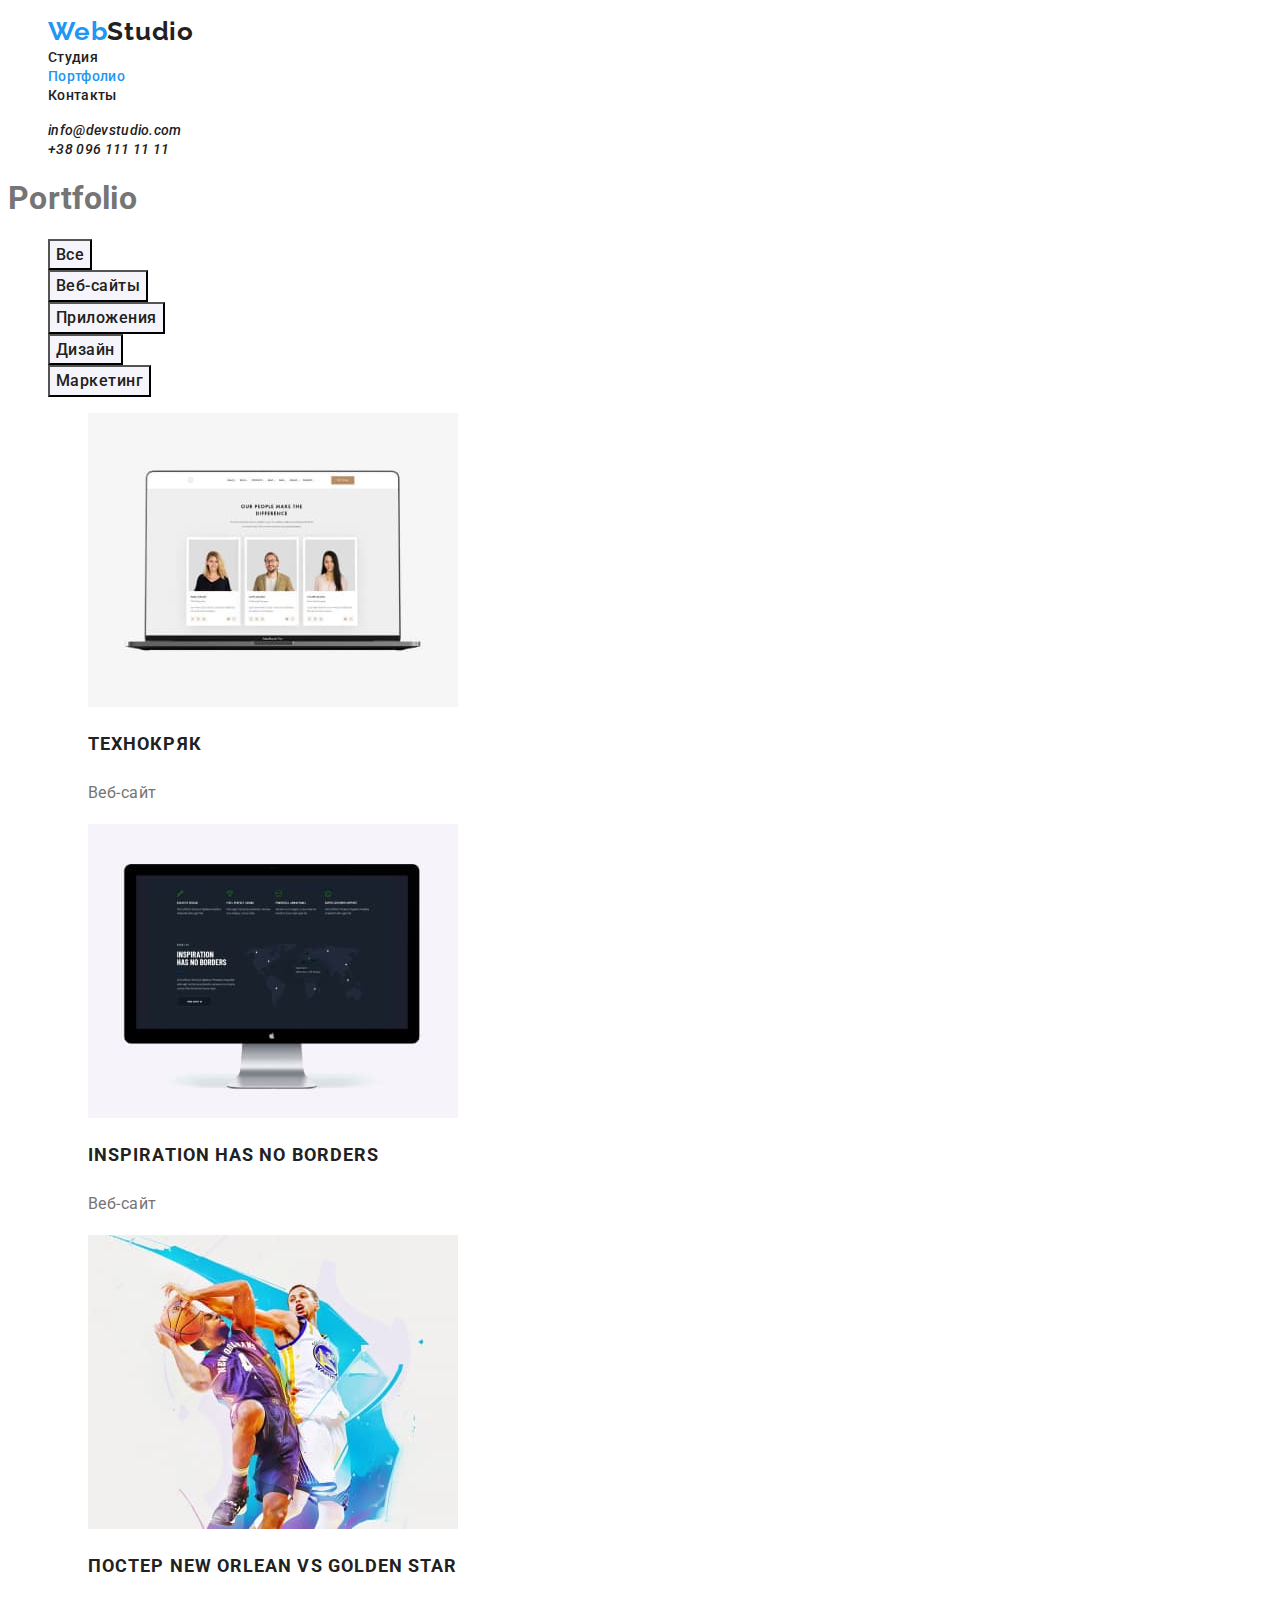
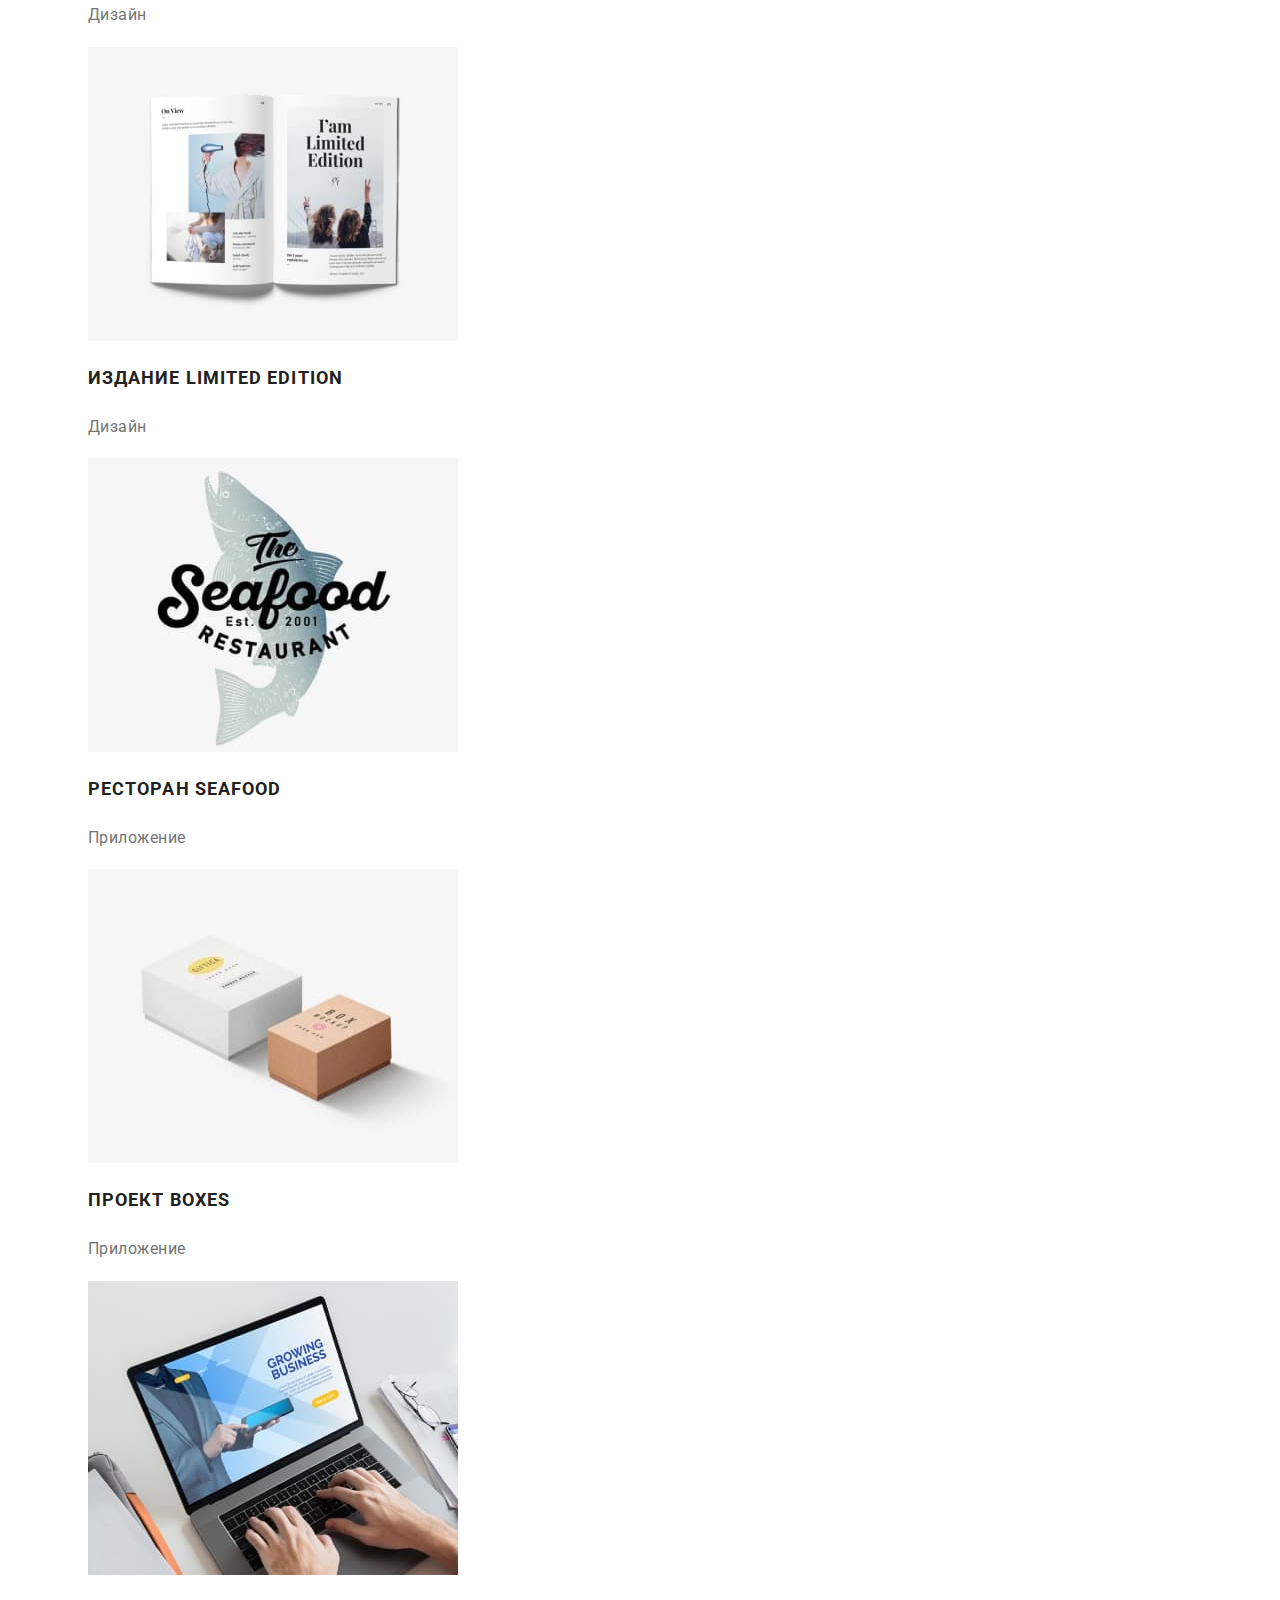
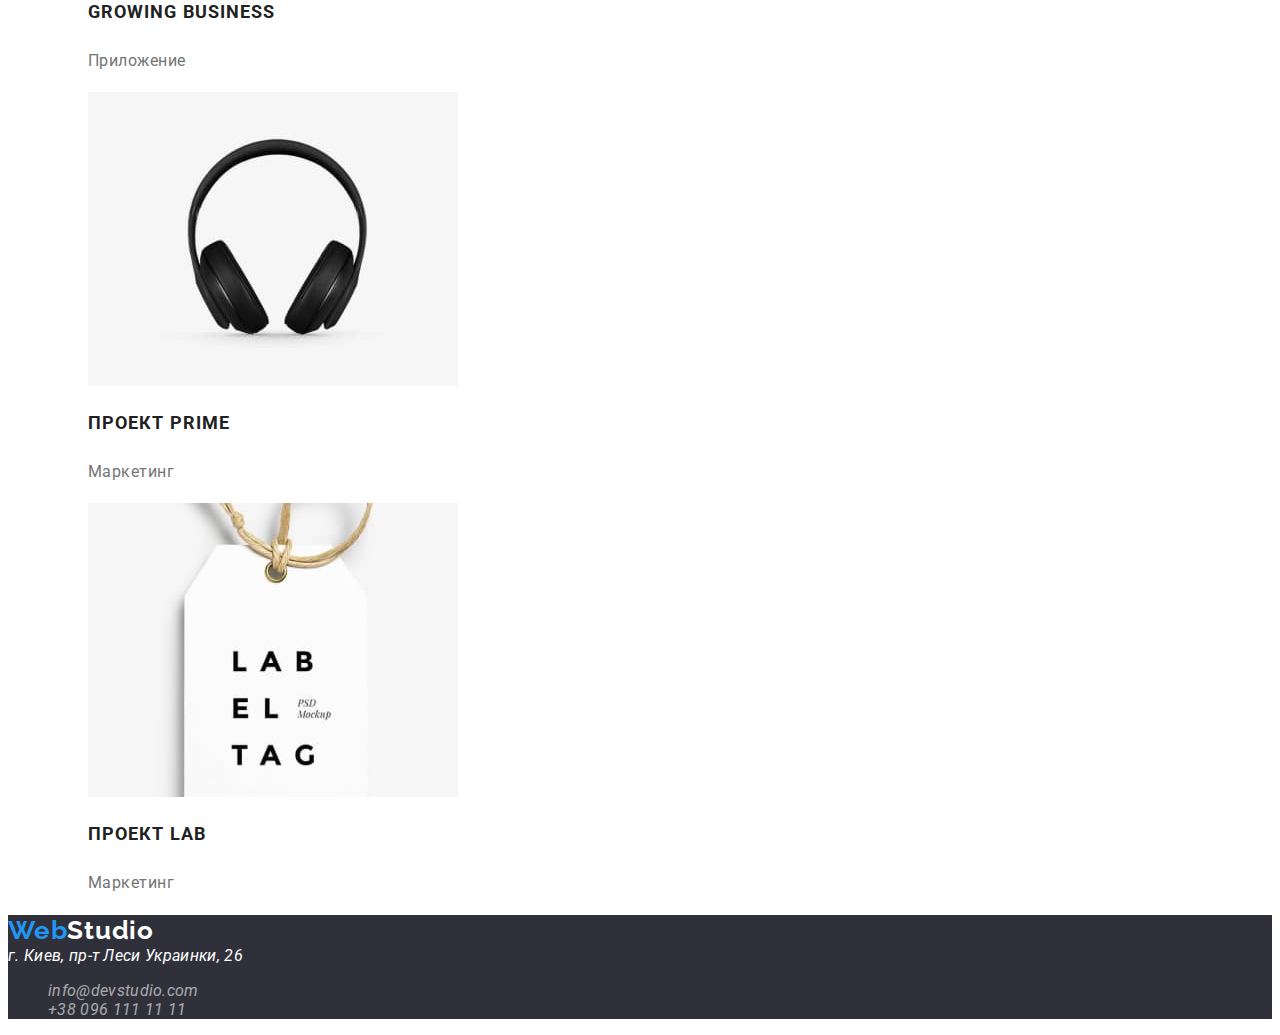
==== portfolio.html @ 54b4740c "attribute for <ul> changed to "list-style-type: none"" ====
<!DOCTYPE html>
<html lang="ru">
  <head>
    <meta charset="UTF-8" />
    <meta http-equiv="X-UA-Compatible" content="IE=edge" />
    <meta name="viewport" content="width=device-width, initial-scale=1.0" />
    <title>Портфолио</title>

    <link rel="preconnect" href="https://fonts.googleapis.com" />
    <link rel="preconnect" href="https://fonts.gstatic.com" crossorigin />
    <link
      href="https://fonts.googleapis.com/css2?family=Raleway:wght@700&family=Roboto:wght@400;500;700;900&display=swap"
      rel="stylesheet"
    />
    <link rel="stylesheet" href="./css/styles.css" />
  </head>
  <body>
    <header>
      <!--NAVIGATION-->
      <nav>
        <ul class="site-nav list">
          <li>
            <a href="./" class="logo">Web<span class="logo-black">Studio</span></a>
          </li>
          <li><a href="./index.html" class="link">Студия</a></li>
          <li><a href="./portfolio.html" class="link current">Портфолио</a></li>
          <li><a href="" class="link">Контакты</a></li>
        </ul>
      </nav>
      <!--/ NAVIGATION-->
      <!--CONTACTS-->
      <address>
        <ul class="contacts list">
          <li><a href="mailto:nfo@devstudio.com" class="link">info@devstudio.com</a></li>
          <li><a href="tel:+380961111111" class="link">+38 096 111 11 11</a></li>
        </ul>
      </address>
    </header>
    <!--/ CONTACTS-->
    <main>
      <h1>Portfolio</h1>
      <!-- PAGE NAVIGATION -->
      <div>
        <ul class="list">
          <li><button type="button" class="button-filter">Все</button></li>
          <li><button type="button" class="button-filter">Веб-сайты</button></li>
          <li><button type="button" class="button-filter">Приложения</button></li>
          <li><button type="button" class="button-filter">Дизайн</button></li>
          <li><button type="button" class="button-filter">Маркетинг</button></li>
        </ul>
      </div>
      <!--/ PAGE NAVIGATION -->

      <!-- PORTFOLIO -->
      <section class="section portfolio">
        <ul class="list">
          <li>
            <figure>
              <img src="./images/portfolio/tehno.jpg" alt="Технокряк" width="370" height="294" />
              <figcaption>
                <h2 class="sub-title">Технокряк</h2>
                <p class="text">Веб-сайт</p>
              </figcaption>
            </figure>
          </li>

          <li>
            <figure>
              <img
                src="./images/portfolio/inspiration_has_no_borders.jpg"
                alt="Вдохновению нет границ"
                width="370"
                height="294"
              />
              <figcaption>
                <h2 lang="en" class="sub-title">Inspiration has no Borders</h2>
                <p class="text">Веб-сайт</p>
              </figcaption>
            </figure>
          </li>
        </ul>

        <ul class="list">
          <li>
            <figure>
              <img
                src="./images/portfolio/new_orleans_vs_golden_star.jpg"
                alt="Постер Новый Орлеан против Золотой звезды"
                width="370"
                height="294"
              />
              <figcaption>
                <h2 class="sub-title">Постер <span lang="en">New Orlean vs Golden Star</span></h2>
                <p class="text">Дизайн</p>
              </figcaption>
            </figure>
          </li>

          <li>
            <figure>
              <img
                src="./images/portfolio/limited_edition.jpg"
                alt="Limited Edition"
                width="370"
                height="294"
              />
              <figcaption>
                <h2 class="sub-title">Издание <span lang="en">Limited Edition</span></h2>
                <p class="text">Дизайн</p>
              </figcaption>
            </figure>
          </li>
        </ul>

        <ul class="list">
          <li>
            <figure>
              <img
                src="./images/portfolio/seafood.jpg"
                alt="Ресторан морской еды"
                width="370"
                height="294"
              />
              <figcaption>
                <h2 class="sub-title">Ресторан <span lang="en">Seafood</span></h2>
                <p class="text">Приложение</p>
              </figcaption>
            </figure>
          </li>
          <li>
            <figure>
              <img
                src="./images/portfolio/boxes.jpg"
                alt="Проект коробки"
                width="370"
                height="294"
              />
              <figcaption>
                <h2 class="sub-title">Проект <span lang="en">Boxes</span></h2>
                <p class="text">Приложение</p>
              </figcaption>
            </figure>
          </li>
          <li>
            <figure>
              <img
                src="./images/portfolio/growing-business.jpg"
                alt="Growing Business"
                width="370"
                height="294"
              />
              <figcaption>
                <h2 lang="en" class="sub-title">Growing Business</h2>
                <p class="text">Приложение</p>
              </figcaption>
            </figure>
          </li>
        </ul>
        <ul class="list">
          <li>
            <figure>
              <img src="./images/portfolio/prime.jpg" alt="Проект Prime" width="370" height="294" />
              <figcaption>
                <h2 class="sub-title">Проект <span lang="en">Prime</span></h2>
                <p class="text">Маркетинг</p>
              </figcaption>
            </figure>
          </li>
          <li>
            <figure>
              <img src="./images/portfolio/lab.jpg" alt="Проект LAB" width="370" height="294" />
              <figcaption>
                <h2 class="sub-title">Проект <span lang="en">LAB</span></h2>
                <p class="text">Маркетинг</p>
              </figcaption>
            </figure>
          </li>
        </ul>
      </section>
      <!--/ PORTFOLIO -->
    </main>
    <!--FOOTER-->
    <footer class="bottom">
      <a href="./index.html" class="logo">Web<span class="logo-white">Studio</span></a>
      <address>
        г. Киев, пр-т Леси Украинки, 26
      </address>
      <address>
        <ul class="address list">
          <li><a href="mailto:nfo@devstudio.com" class="link">info@devstudio.com</a></li>
          <li><a href="tel:+380961111111" class="link">+38 096 111 11 11</a></li>
        </ul>
      </address>
    </footer>
    <!--/ FOOTER-->
  </body>
</html>
---- css/styles.css ----
:root {
    --title-text-color: #212121;
    --accent-color: #2196F3;
    --main-text-color: #757575;
    --address-text: rgba(255, 255, 255, 0.6);
    --background-color-white: #ffffff;
    --background-color-gray: #F5F4FA;
    --background-color-black: #2F303A;
}

body {
    background-color: var(--background-color-white);
    color: var(--main-text-color);

    font-family: Roboto, sans-serif;
    letter-spacing: 0.02em;
}

button {
    font-family: inherit;

    cursor: pointer;
}

.list {
    list-style-type: none
}

/* Site navigation */
.logo {
    color: var(--accent-color);

    font-family: 'Raleway';
    font-weight: 700;
    font-size: 26px;
    line-height: 1.19;
    letter-spacing: 0.03em;
    text-decoration: none;
}
.logo-black {
    color: var(--title-text-color);
}
.logo-white {
    color: #ffffff;
}

.site-nav .link,
.contacts .link {
    color: var(--title-text-color);

    text-decoration: none;
    font-weight: 500;
    font-size: 14px;
    line-height: 1.14;
}

.link.current {
    color: var(--accent-color);
}

.site-nav .link:hover,
.site-nav .link:focus,
.contacts .link:hover,
.contacts .link:focus,
.bottom .link:hover,
.bottom .link:focus {
    color: var(--accent-color);
}

.contacts .link {
    text-decoration: none;
}

/* Main section */

.section-title {
    color: var(--title-text-color);
        font-weight: 700;
        font-size: 36px;
        line-height: 1.17;
        text-align: center;
        letter-spacing: 0.03em;
}

.sub-title{
color: var(--title-text-color);
    font-weight: 700;
    font-size: 14px;
    line-height: 1.14;
    letter-spacing: 0.03em;
    text-transform: uppercase;

}




/* Hero block */
.hero-title {
    color: #ffffff;

    font-weight: 900;
    font-size: 44px;
    line-height: 1.36;
    text-align: center;
    letter-spacing: 0.06em;
    text-transform: uppercase;
}

.section.hero {
    background-color: var(--background-color-black);
}

.button {
    background-color: var(--accent-color);
    color: #ffffff;

    font-weight: 700;
    font-size: 16px;
    line-height: 1.88;
    letter-spacing: 0.06em;
}

/*--/ Hero block */
/*     STRONG PARTS OF THE COMPANY */
.feature .text{
    font-family: 'Roboto';
        font-weight: 400;
        font-size: 14px;
        line-height: 1.71;
        letter-spacing: 0.03em;
}


/* --/ STRONG PARTS OF THE COMPANY */

/*   Our team */
.team {
    background-color: var(--background-color-gray);

    font-family: 'Roboto';
        font-style: normal;
        font-weight: 400;
        font-size: 16px;
        line-height: 1.19;
        text-align: center;
        letter-spacing: 0.03em;
}

.team .sub-title{

        font-weight: 500;
        line-height: 1.2;
        text-transform:none;
}

.team-bg {
    background-color: var(--background-color-white);
}
/*--/ Our team */
/* Footer */

.bottom {
    color: #ffffff;
    background-color: var(--background-color-black);
}


.bottom .link {
    color: rgba(255 255 255 / .6);
    text-decoration: none;
}

/* Portfolio */

.button-filter {
    color: var(--title-text-color);
    background-color: #F5F4FA;

        font-weight: 500;
        font-size: 16px;
        line-height: 1.6;
        text-align: center;
        letter-spacing: 0.03em;
}

.button-filter:hover,
.button-filter:focus {
    color: #ffffff;
    background-color: var(--accent-color);
    text-align: end;
}

.portfolio .sub-title{
font-weight: 700;
    font-size: 18px;
    line-height: 2;
    letter-spacing: 0.06em;
}

.portfolio .text{
        font-weight: 400;
        font-size: 16px;
        line-height: 1.9;
        letter-spacing: 0.03em;
}
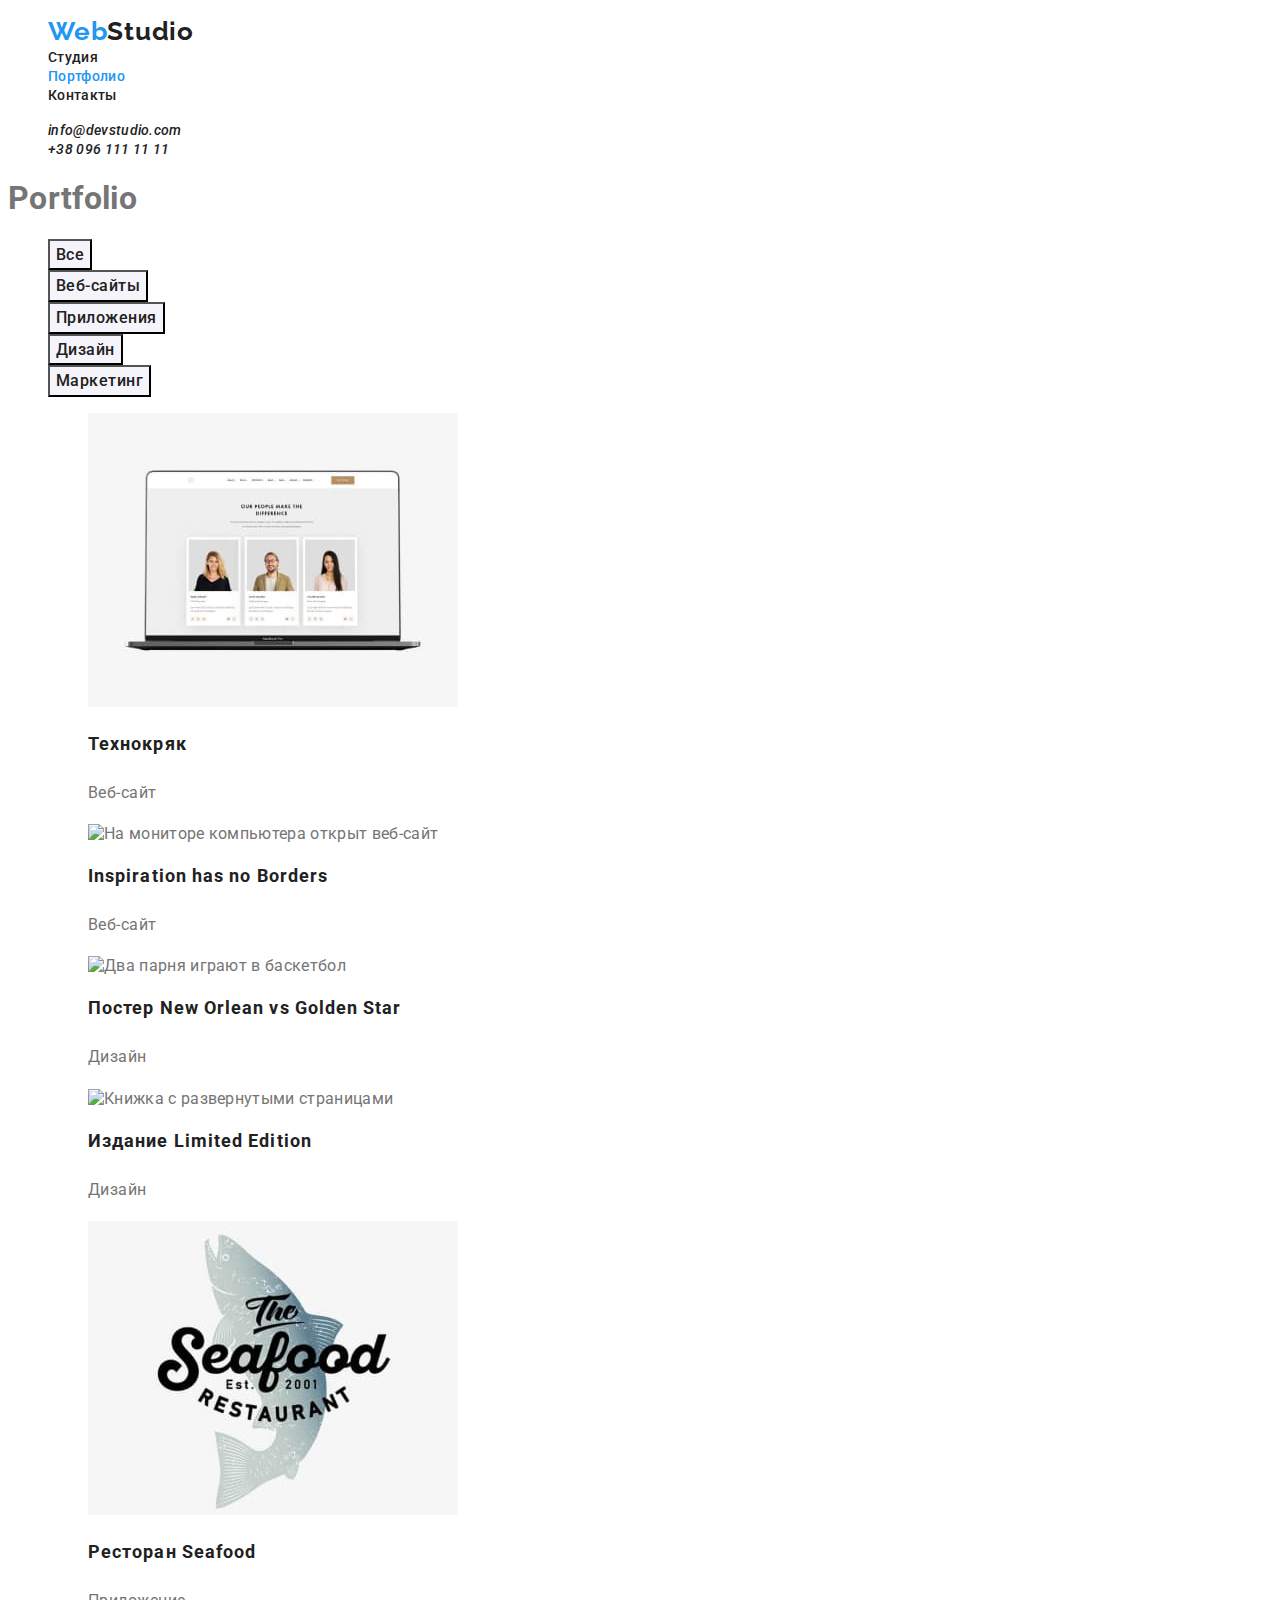
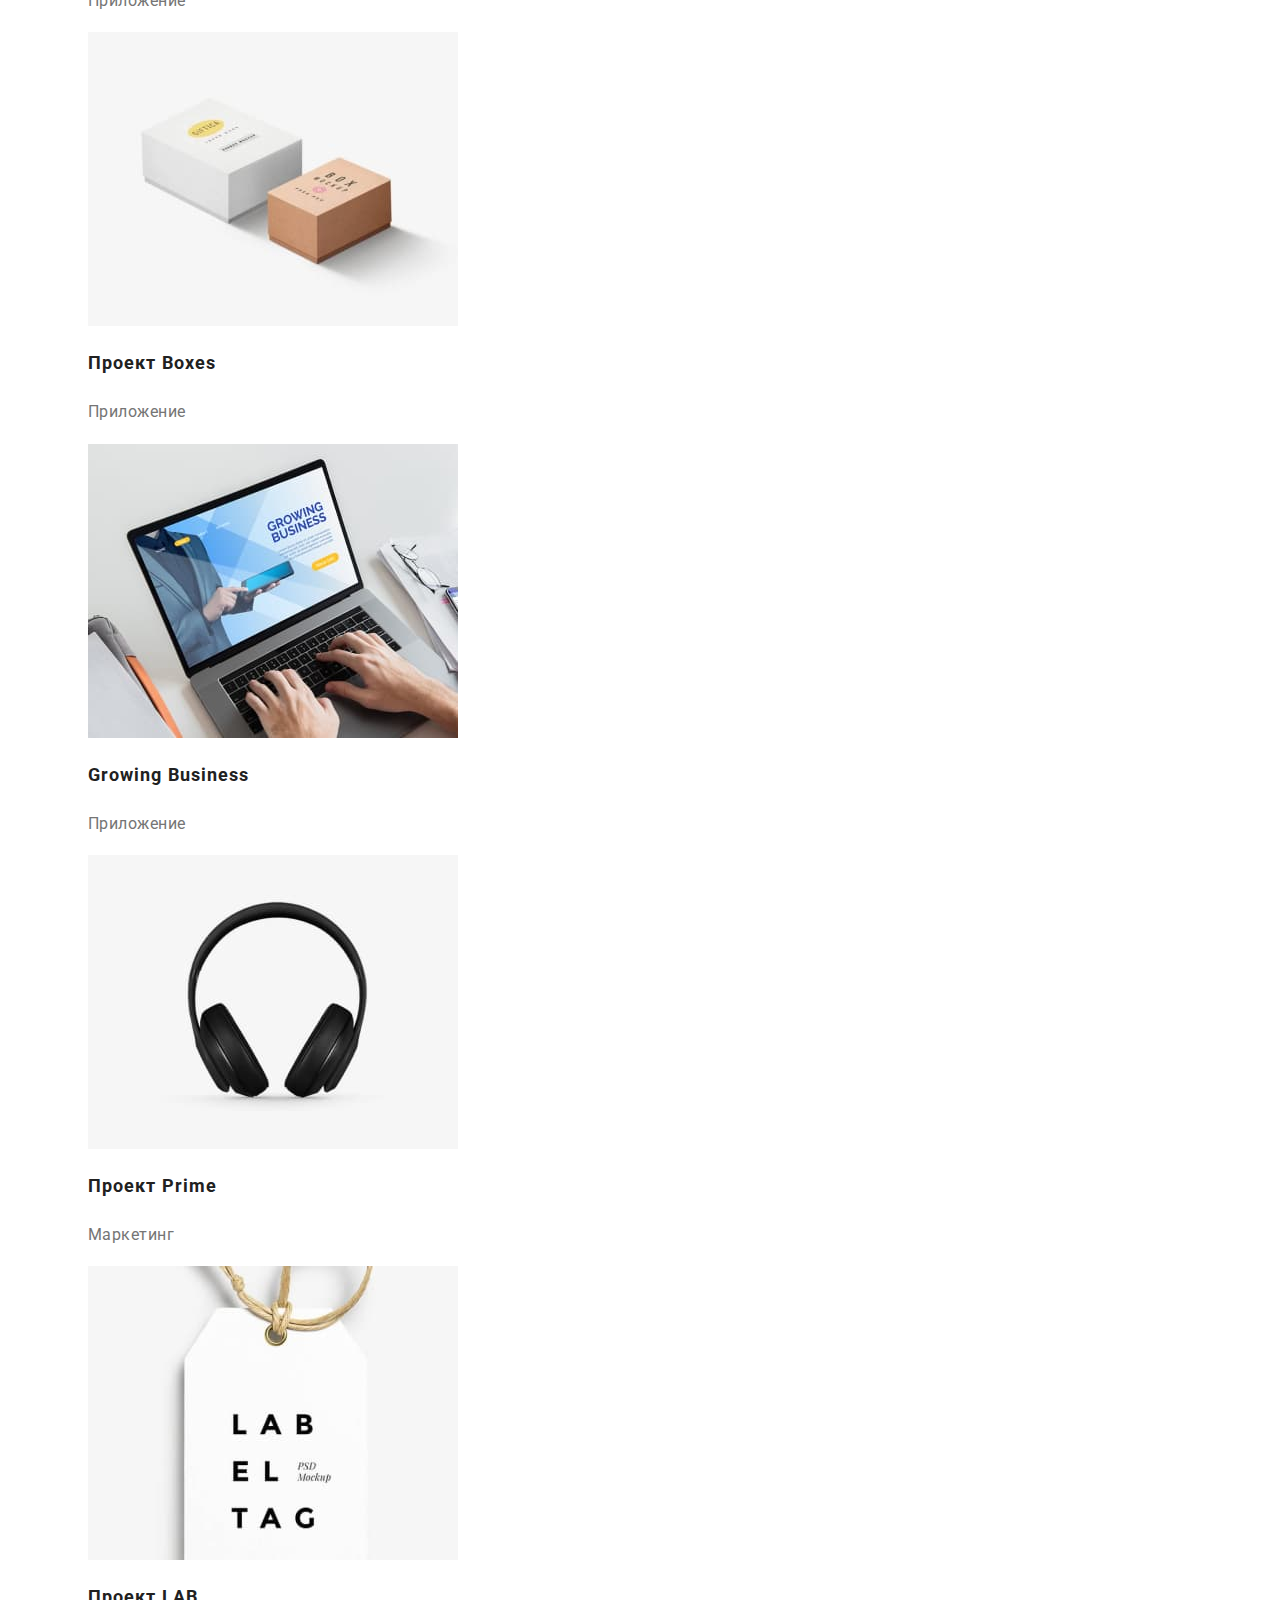
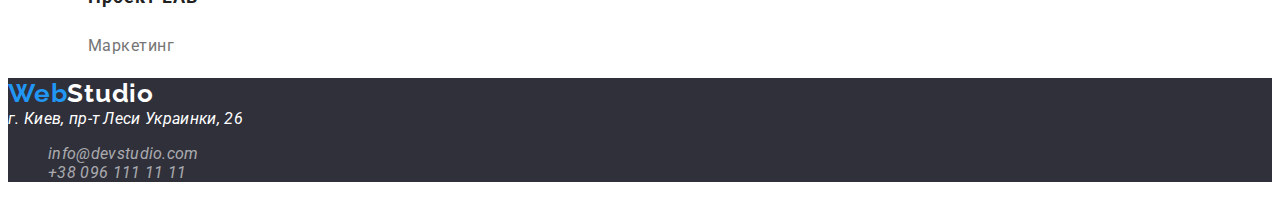
==== commit ee5ab5f7: "Атрибут alt використано для опису зображення" ====
--- a/portfolio.html
+++ b/portfolio.html
@@ -56,7 +56,12 @@
         <ul class="list">
           <li>
             <figure>
-              <img src="./images/portfolio/tehno.jpg" alt="Технокряк" width="370" height="294" />
+              <img
+                src="./images/portfolio/tehno.jpg"
+                alt="На ноутбуке открыт веб-сайт"
+                width="370"
+                height="294"
+              />
               <figcaption>
                 <h2 class="sub-title">Технокряк</h2>
                 <p class="text">Веб-сайт</p>
@@ -67,8 +72,8 @@
           <li>
             <figure>
               <img
-                src="./images/portfolio/inspiration_has_no_borders.jpg"
-                alt="Вдохновению нет границ"
+                src="./images/portfolio/inspiration-has-no-borders.jpg"
+                alt="На мониторе компьютера открыт веб-сайт"
                 width="370"
                 height="294"
               />
@@ -84,8 +89,8 @@
           <li>
             <figure>
               <img
-                src="./images/portfolio/new_orleans_vs_golden_star.jpg"
-                alt="Постер Новый Орлеан против Золотой звезды"
+                src="./images/portfolio/new-orleans-vs-golden-star.jpg"
+                alt="Два парня играют в баскетбол"
                 width="370"
                 height="294"
               />
@@ -99,8 +104,8 @@
           <li>
             <figure>
               <img
-                src="./images/portfolio/limited_edition.jpg"
-                alt="Limited Edition"
+                src="./images/portfolio/limited-edition.jpg"
+                alt="Книжка с развернутыми страницами"
                 width="370"
                 height="294"
               />
@@ -117,7 +122,7 @@
             <figure>
               <img
                 src="./images/portfolio/seafood.jpg"
-                alt="Ресторан морской еды"
+                alt="Логотип в виде рыбы с названием ресторана и годом открытия"
                 width="370"
                 height="294"
               />
@@ -131,7 +136,7 @@
             <figure>
               <img
                 src="./images/portfolio/boxes.jpg"
-                alt="Проект коробки"
+                alt="Две коробки: белая и бежевая"
                 width="370"
                 height="294"
               />
@@ -145,7 +150,7 @@
             <figure>
               <img
                 src="./images/portfolio/growing-business.jpg"
-                alt="Growing Business"
+                alt="На ноутбке открыт сайт с приложением"
                 width="370"
                 height="294"
               />
@@ -159,7 +164,12 @@
         <ul class="list">
           <li>
             <figure>
-              <img src="./images/portfolio/prime.jpg" alt="Проект Prime" width="370" height="294" />
+              <img
+                src="./images/portfolio/prime.jpg"
+                alt="Полноразмерные черные наушники"
+                width="370"
+                height="294"
+              />
               <figcaption>
                 <h2 class="sub-title">Проект <span lang="en">Prime</span></h2>
                 <p class="text">Маркетинг</p>
@@ -168,7 +178,12 @@
           </li>
           <li>
             <figure>
-              <img src="./images/portfolio/lab.jpg" alt="Проект LAB" width="370" height="294" />
+              <img
+                src="./images/portfolio/lab.jpg"
+                alt="Белая бирка с названием проекта"
+                width="370"
+                height="294"
+              />
               <figcaption>
                 <h2 class="sub-title">Проект <span lang="en">LAB</span></h2>
                 <p class="text">Маркетинг</p>
--- a/css/styles.css
+++ b/css/styles.css
@@ -196,11 +196,12 @@
     font-size: 18px;
     line-height: 2;
     letter-spacing: 0.06em;
+    text-transform: none;
 }
 
 .portfolio .text{
         font-weight: 400;
         font-size: 16px;
         line-height: 1.9;
-        letter-spacing: 0.03em;
-}
+        letter-spacing: 0.03em;   
+}
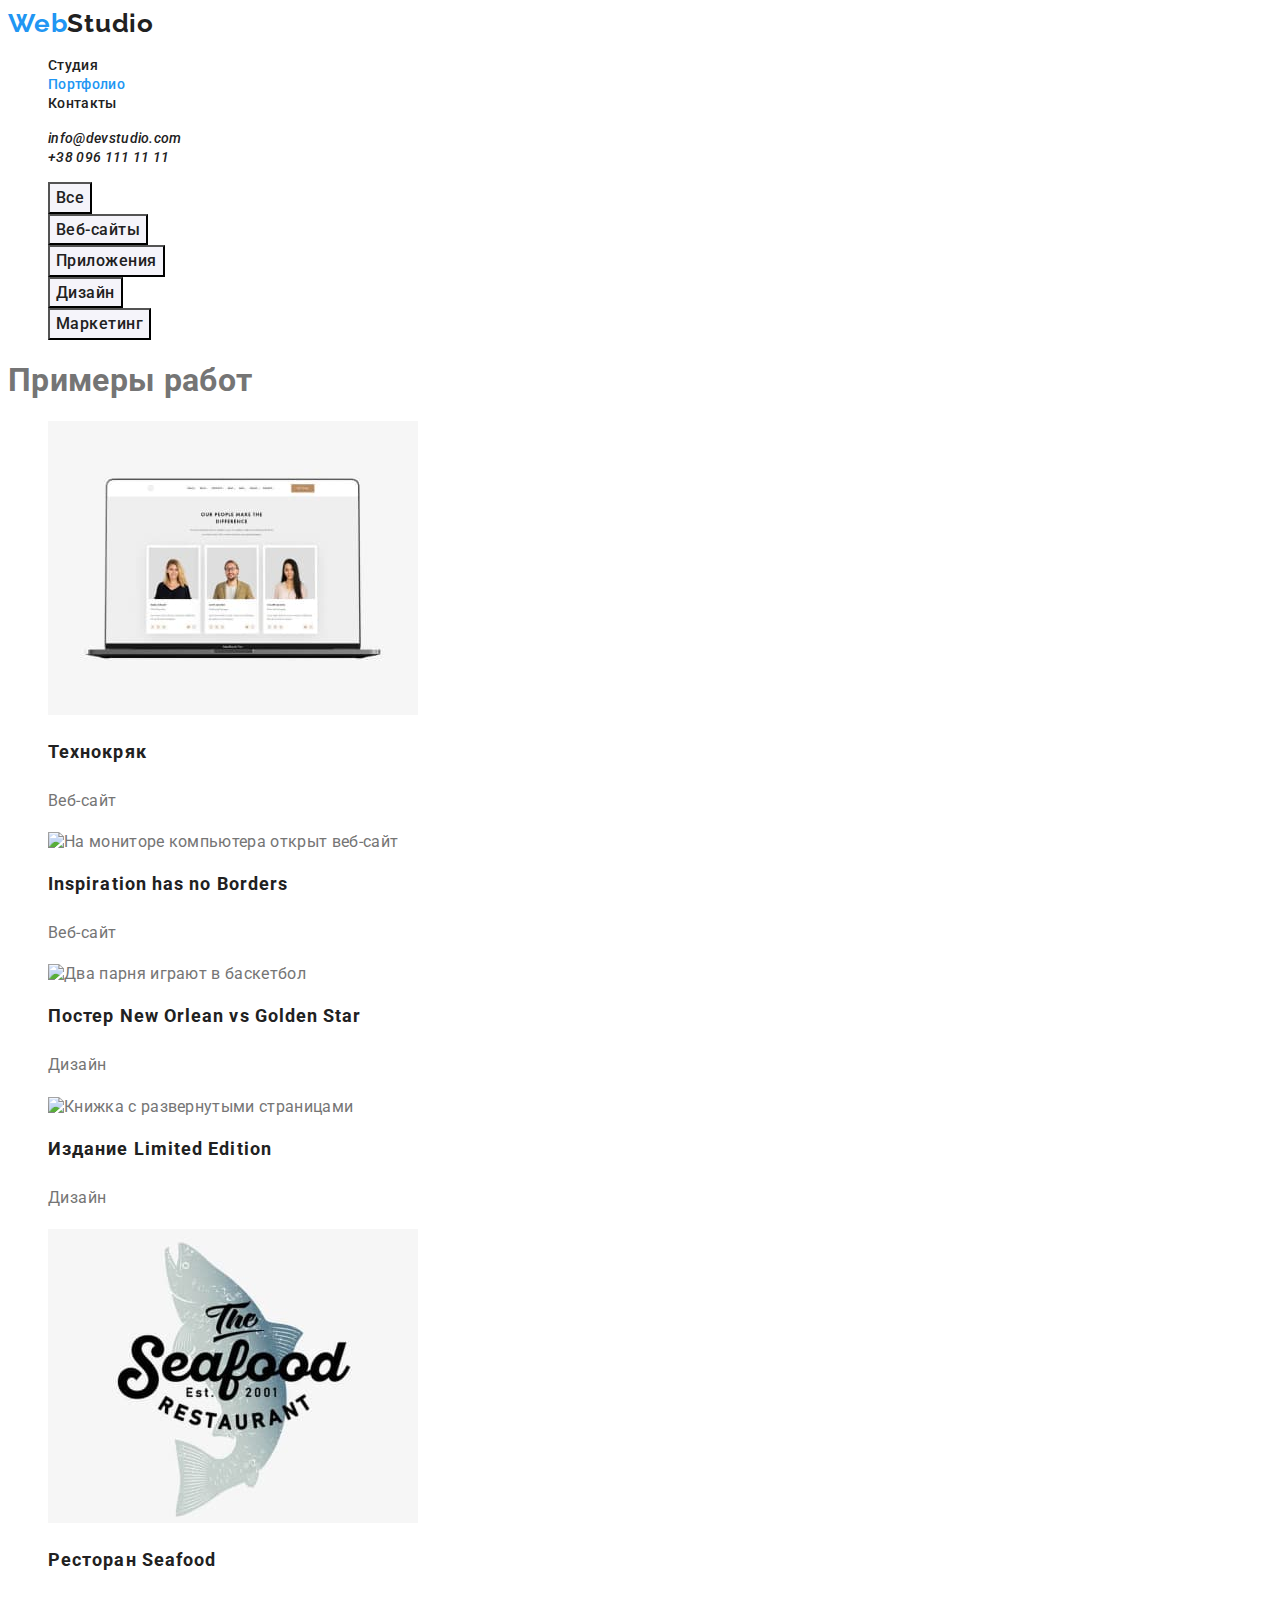
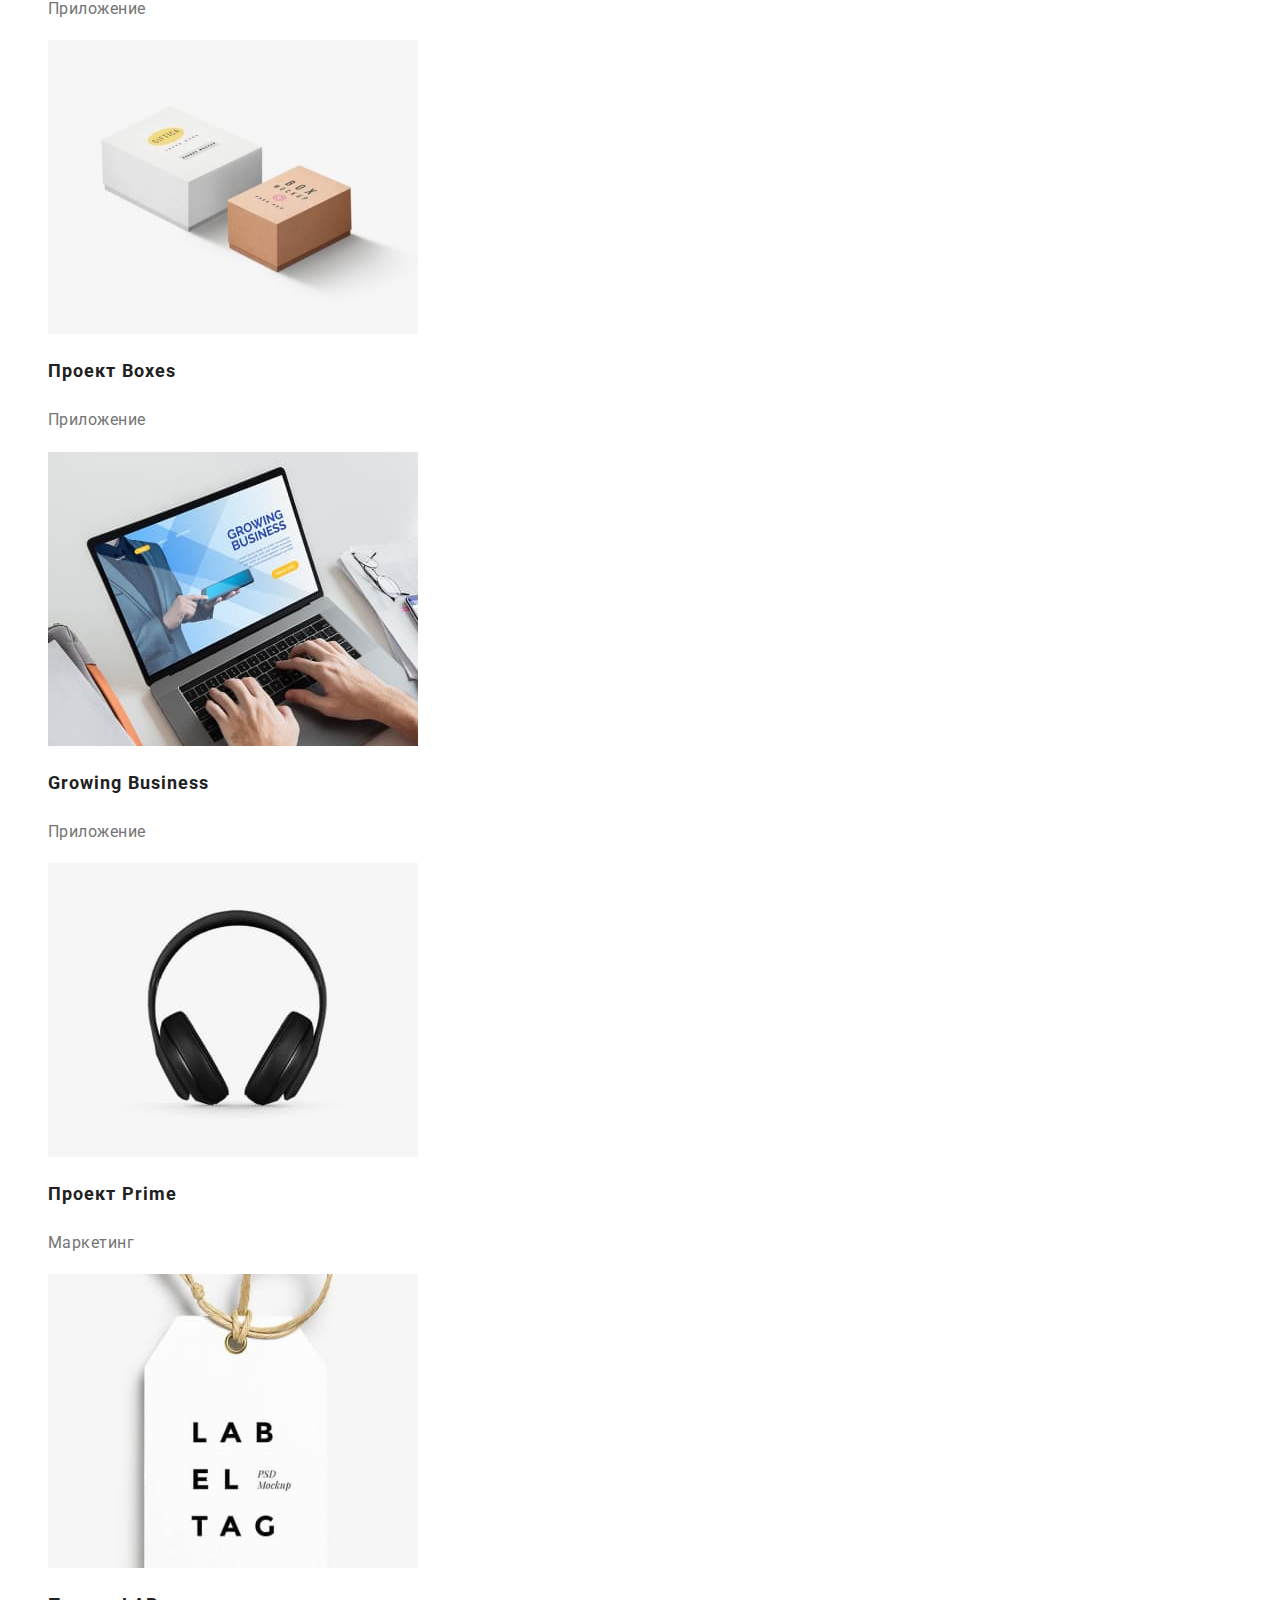
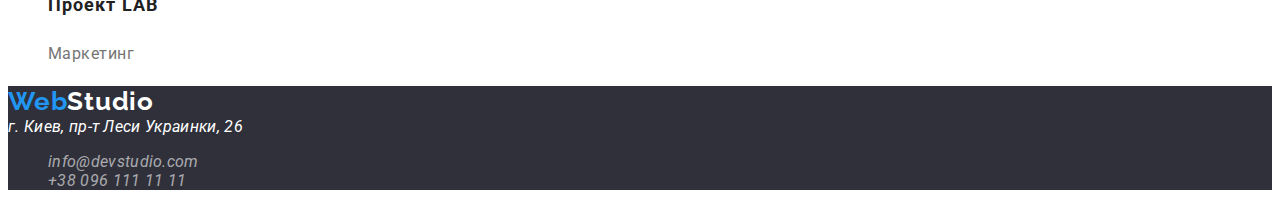
==== commit c04d4362: "removed unnessary article & figure" ====
--- a/portfolio.html
+++ b/portfolio.html
@@ -18,10 +18,8 @@
     <header>
       <!--NAVIGATION-->
       <nav>
+        <a href="./" class="logo">Web<span class="logo-black">Studio</span></a>
         <ul class="site-nav list">
-          <li>
-            <a href="./" class="logo">Web<span class="logo-black">Studio</span></a>
-          </li>
           <li><a href="./index.html" class="link">Студия</a></li>
           <li><a href="./portfolio.html" class="link current">Портфолио</a></li>
           <li><a href="" class="link">Контакты</a></li>
@@ -38,7 +36,6 @@
     </header>
     <!--/ CONTACTS-->
     <main>
-      <h1>Portfolio</h1>
       <!-- PAGE NAVIGATION -->
       <div>
         <ul class="list">
@@ -53,142 +50,126 @@
 
       <!-- PORTFOLIO -->
       <section class="section portfolio">
+        <h1>Примеры работ</h1>
         <ul class="list">
           <li>
-            <figure>
+            <article>
               <img
                 src="./images/portfolio/tehno.jpg"
                 alt="На ноутбуке открыт веб-сайт"
                 width="370"
                 height="294"
               />
-              <figcaption>
-                <h2 class="sub-title">Технокряк</h2>
-                <p class="text">Веб-сайт</p>
-              </figcaption>
-            </figure>
+
+              <h2 class="sub-title">Технокряк</h2>
+              <p class="text">Веб-сайт</p>
+            </article>
           </li>
 
           <li>
-            <figure>
+            <article>
               <img
                 src="./images/portfolio/inspiration-has-no-borders.jpg"
                 alt="На мониторе компьютера открыт веб-сайт"
                 width="370"
                 height="294"
               />
-              <figcaption>
-                <h2 lang="en" class="sub-title">Inspiration has no Borders</h2>
-                <p class="text">Веб-сайт</p>
-              </figcaption>
-            </figure>
+              <h2 lang="en" class="sub-title">Inspiration has no Borders</h2>
+              <p class="text">Веб-сайт</p>
+            </article>
           </li>
         </ul>
 
         <ul class="list">
           <li>
-            <figure>
+            <article>
               <img
                 src="./images/portfolio/new-orleans-vs-golden-star.jpg"
                 alt="Два парня играют в баскетбол"
                 width="370"
                 height="294"
               />
-              <figcaption>
-                <h2 class="sub-title">Постер <span lang="en">New Orlean vs Golden Star</span></h2>
-                <p class="text">Дизайн</p>
-              </figcaption>
-            </figure>
+              <h2 class="sub-title">Постер <span lang="en">New Orlean vs Golden Star</span></h2>
+              <p class="text">Дизайн</p>
+            </article>
           </li>
 
           <li>
-            <figure>
+            <article>
               <img
                 src="./images/portfolio/limited-edition.jpg"
                 alt="Книжка с развернутыми страницами"
                 width="370"
                 height="294"
               />
-              <figcaption>
-                <h2 class="sub-title">Издание <span lang="en">Limited Edition</span></h2>
-                <p class="text">Дизайн</p>
-              </figcaption>
-            </figure>
+              <h2 class="sub-title">Издание <span lang="en">Limited Edition</span></h2>
+              <p class="text">Дизайн</p>
+            </article>
           </li>
         </ul>
 
         <ul class="list">
           <li>
-            <figure>
+            <article>
               <img
                 src="./images/portfolio/seafood.jpg"
                 alt="Логотип в виде рыбы с названием ресторана и годом открытия"
                 width="370"
                 height="294"
               />
-              <figcaption>
-                <h2 class="sub-title">Ресторан <span lang="en">Seafood</span></h2>
-                <p class="text">Приложение</p>
-              </figcaption>
-            </figure>
+              <h2 class="sub-title">Ресторан <span lang="en">Seafood</span></h2>
+              <p class="text">Приложение</p>
+            </article>
           </li>
           <li>
-            <figure>
+            <article>
               <img
                 src="./images/portfolio/boxes.jpg"
                 alt="Две коробки: белая и бежевая"
                 width="370"
                 height="294"
               />
-              <figcaption>
-                <h2 class="sub-title">Проект <span lang="en">Boxes</span></h2>
-                <p class="text">Приложение</p>
-              </figcaption>
-            </figure>
+              <h2 class="sub-title">Проект <span lang="en">Boxes</span></h2>
+              <p class="text">Приложение</p>
+            </article>
           </li>
           <li>
-            <figure>
+            <article>
               <img
                 src="./images/portfolio/growing-business.jpg"
                 alt="На ноутбке открыт сайт с приложением"
                 width="370"
                 height="294"
               />
-              <figcaption>
-                <h2 lang="en" class="sub-title">Growing Business</h2>
-                <p class="text">Приложение</p>
-              </figcaption>
-            </figure>
+              <h2 lang="en" class="sub-title">Growing Business</h2>
+              <p class="text">Приложение</p>
+            </article>
           </li>
         </ul>
         <ul class="list">
           <li>
-            <figure>
+            <article>
               <img
                 src="./images/portfolio/prime.jpg"
                 alt="Полноразмерные черные наушники"
                 width="370"
                 height="294"
               />
-              <figcaption>
-                <h2 class="sub-title">Проект <span lang="en">Prime</span></h2>
-                <p class="text">Маркетинг</p>
-              </figcaption>
-            </figure>
+              <h2 class="sub-title">Проект <span lang="en">Prime</span></h2>
+              <p class="text">Маркетинг</p>
+            </article>
           </li>
           <li>
-            <figure>
+            <article>
               <img
                 src="./images/portfolio/lab.jpg"
                 alt="Белая бирка с названием проекта"
                 width="370"
                 height="294"
               />
-              <figcaption>
-                <h2 class="sub-title">Проект <span lang="en">LAB</span></h2>
-                <p class="text">Маркетинг</p>
-              </figcaption>
-            </figure>
+              <h2 class="sub-title">Проект <span lang="en">LAB</span></h2>
+              <p class="text">Маркетинг</p>
+            </article>
           </li>
         </ul>
       </section>
--- a/css/styles.css
+++ b/css/styles.css
@@ -156,6 +156,7 @@
 
 .team-bg {
     background-color: var(--background-color-white);
+    width: 270px;
 }
 /*--/ Our team */
 /* Footer */
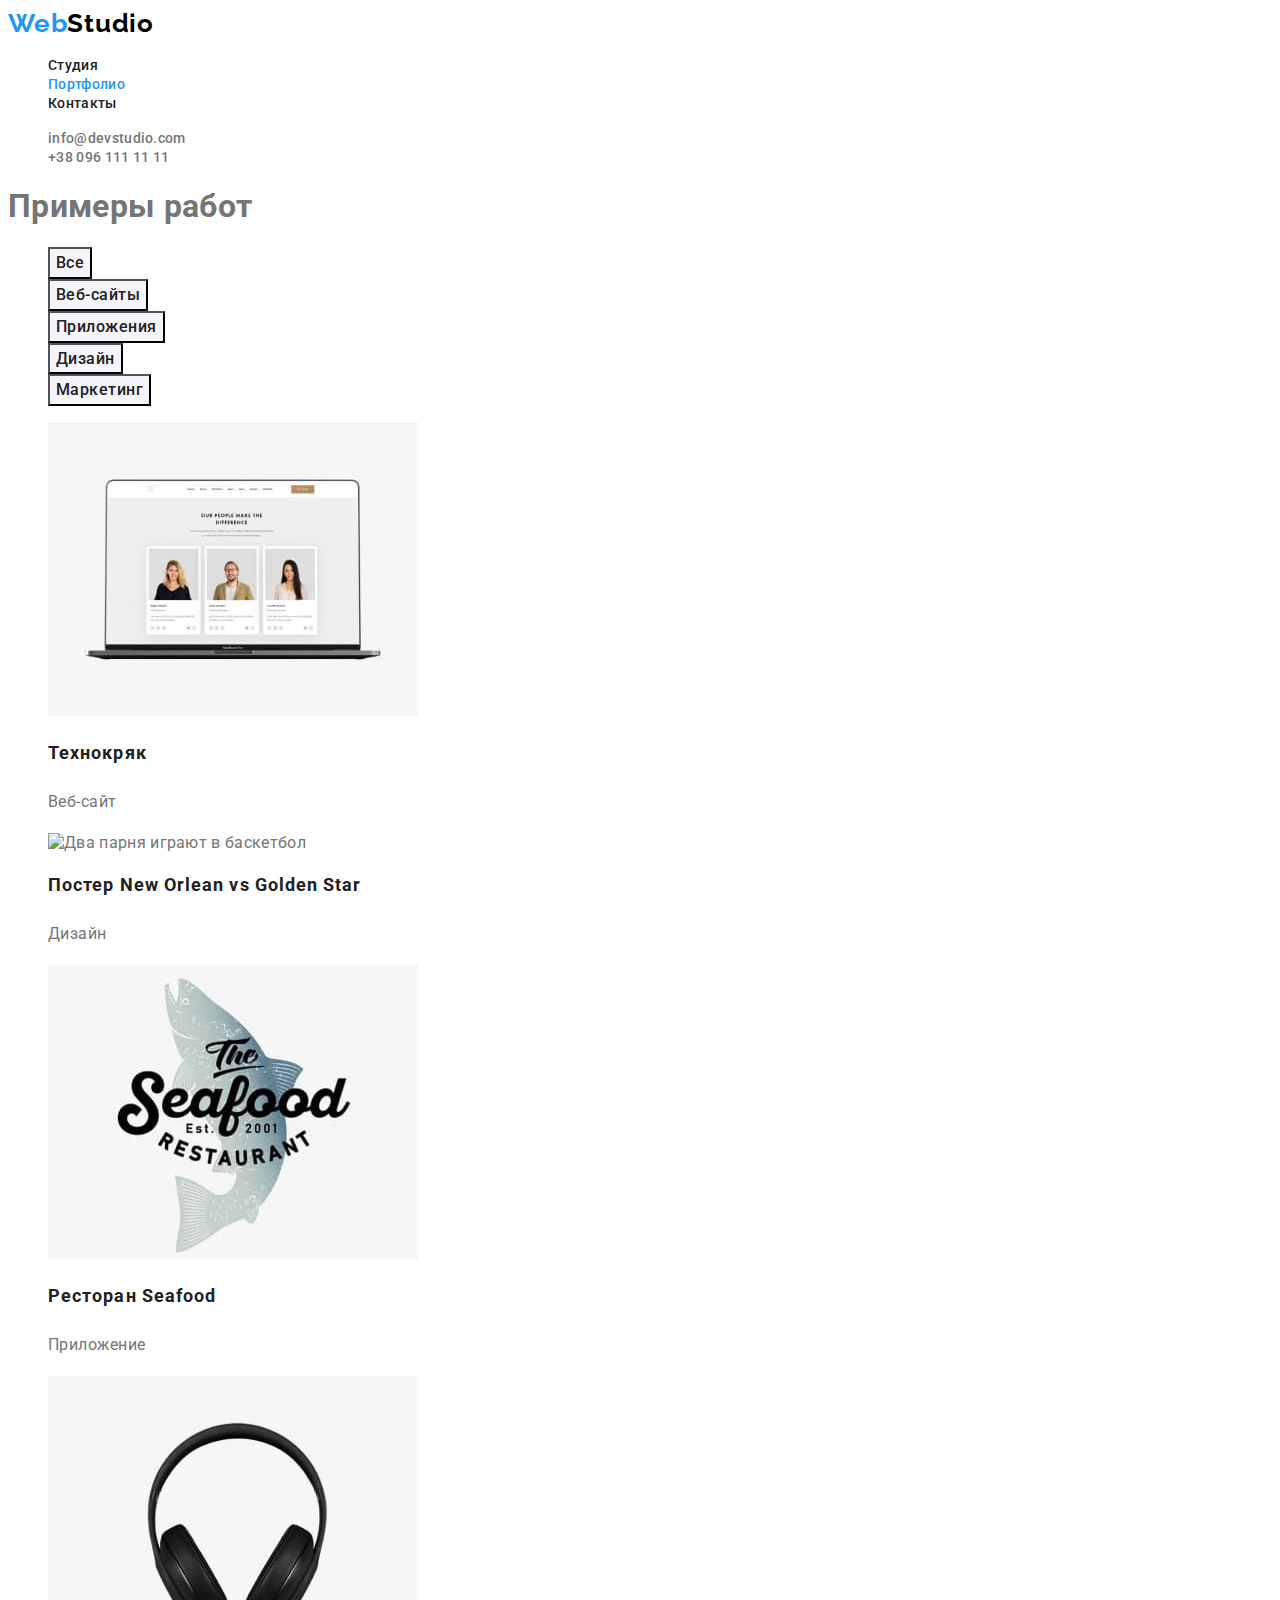
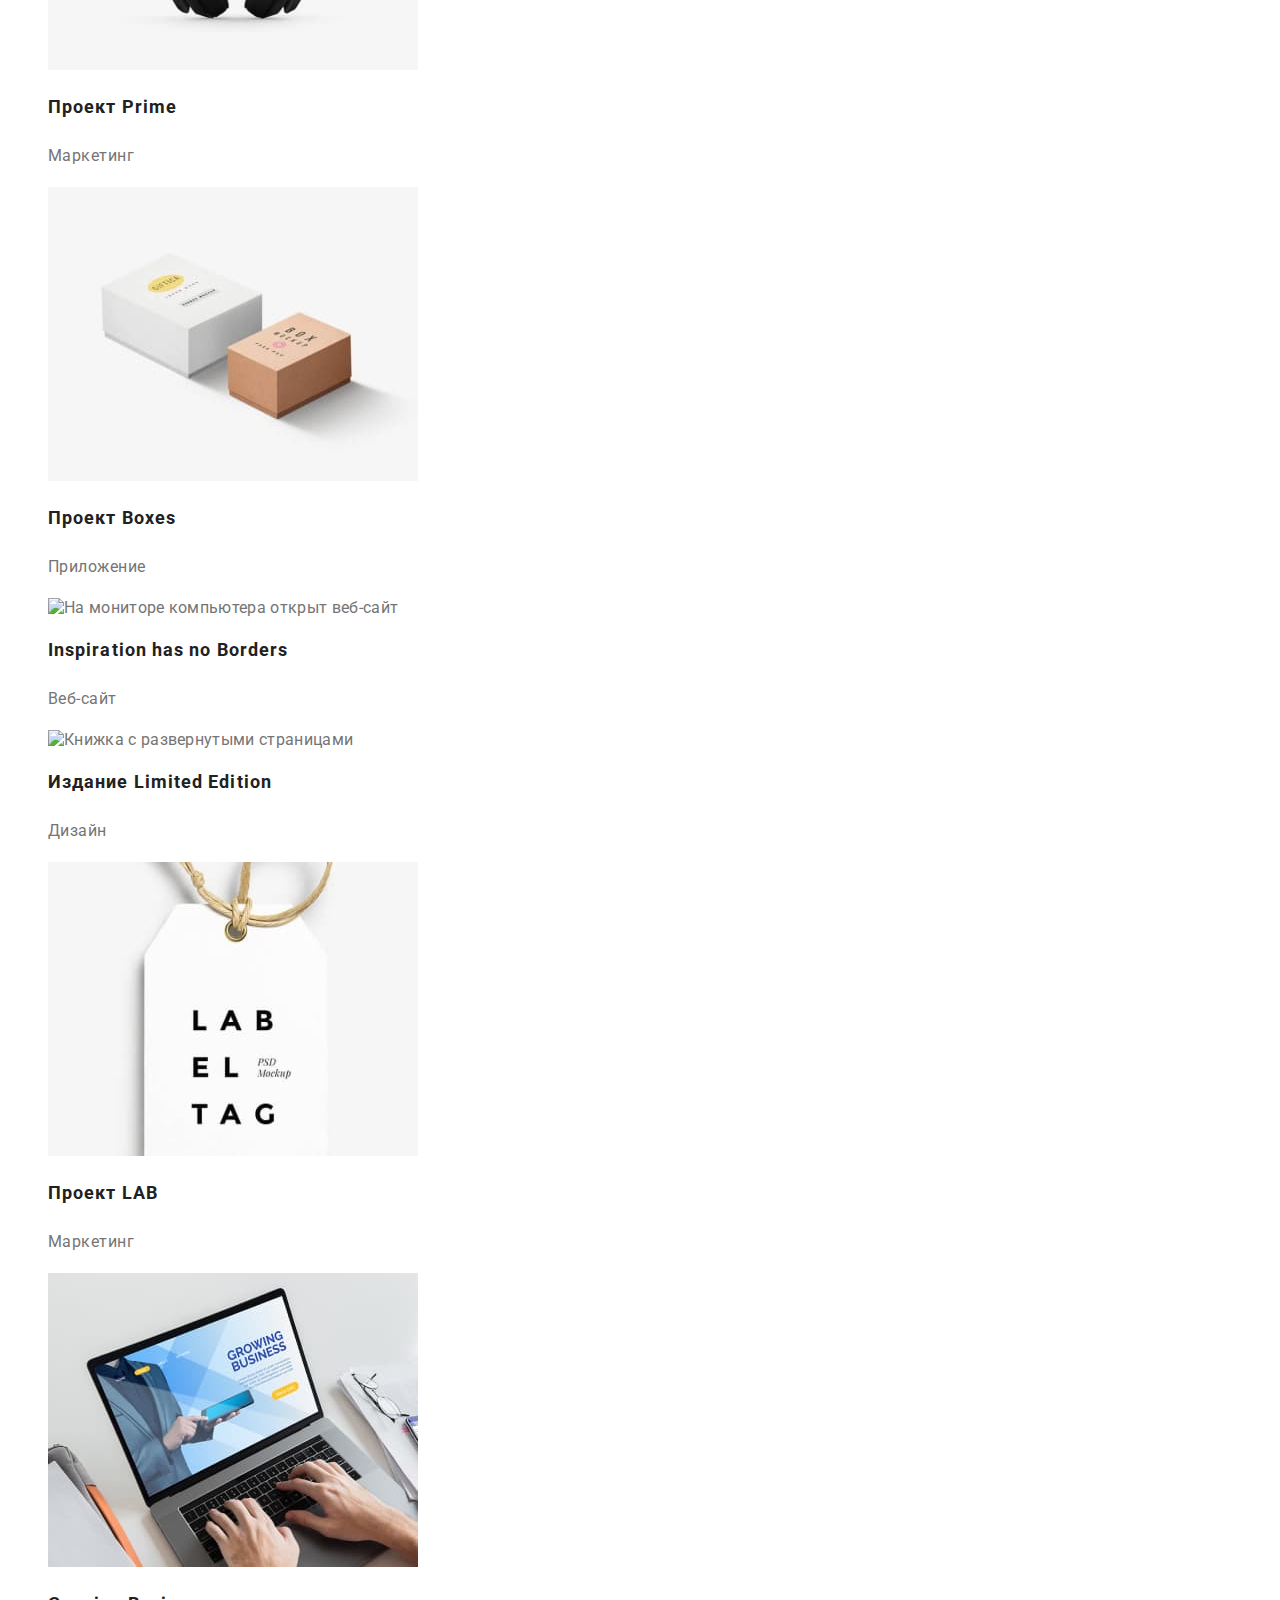
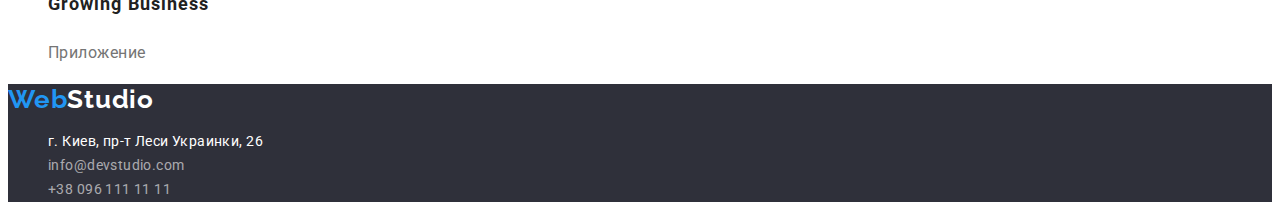
==== commit 4c2756fc: "second attempt for approval" ====
--- a/portfolio.html
+++ b/portfolio.html
@@ -27,33 +27,34 @@
       </nav>
       <!--/ NAVIGATION-->
       <!--CONTACTS-->
-      <address>
+      <div>
         <ul class="contacts list">
           <li><a href="mailto:nfo@devstudio.com" class="link">info@devstudio.com</a></li>
           <li><a href="tel:+380961111111" class="link">+38 096 111 11 11</a></li>
         </ul>
-      </address>
+      </div>
     </header>
     <!--/ CONTACTS-->
     <main>
-      <!-- PAGE NAVIGATION -->
-      <div>
-        <ul class="list">
-          <li><button type="button" class="button-filter">Все</button></li>
-          <li><button type="button" class="button-filter">Веб-сайты</button></li>
-          <li><button type="button" class="button-filter">Приложения</button></li>
-          <li><button type="button" class="button-filter">Дизайн</button></li>
-          <li><button type="button" class="button-filter">Маркетинг</button></li>
-        </ul>
-      </div>
-      <!--/ PAGE NAVIGATION -->
-
       <!-- PORTFOLIO -->
       <section class="section portfolio">
         <h1>Примеры работ</h1>
+
+        <!-- PAGE FILTER -->
+        <div>
+          <ul class="list">
+            <li><button type="button" class="button-filter">Все</button></li>
+            <li><button type="button" class="button-filter">Веб-сайты</button></li>
+            <li><button type="button" class="button-filter">Приложения</button></li>
+            <li><button type="button" class="button-filter">Дизайн</button></li>
+            <li><button type="button" class="button-filter">Маркетинг</button></li>
+          </ul>
+        </div>
+        <!--/ PAGE FILTER -->
+
         <ul class="list">
           <li>
-            <article>
+            <a href="" class="link">
               <img
                 src="./images/portfolio/tehno.jpg"
                 alt="На ноутбуке открыт веб-сайт"
@@ -63,11 +64,63 @@
 
               <h2 class="sub-title">Технокряк</h2>
               <p class="text">Веб-сайт</p>
-            </article>
+            </a>
           </li>
 
           <li>
-            <article>
+            <a href="" class="link">
+              <img
+                src="./images/portfolio/new-orleans-vs-golden-star.jpg"
+                alt="Два парня играют в баскетбол"
+                width="370"
+                height="294"
+              />
+              <h2 class="sub-title">Постер <span lang="en">New Orlean vs Golden Star</span></h2>
+              <p class="text">Дизайн</p>
+            </a>
+          </li>
+
+          <li>
+            <a href="" class="link">
+              <img
+                src="./images/portfolio/seafood.jpg"
+                alt="Логотип в виде рыбы с названием ресторана и годом открытия"
+                width="370"
+                height="294"
+              />
+              <h2 class="sub-title">Ресторан <span lang="en">Seafood</span></h2>
+              <p class="text">Приложение</p>
+            </a>
+          </li>
+
+          <li>
+            <a href="" class="link">
+              <img
+                src="./images/portfolio/prime.jpg"
+                alt="Полноразмерные черные наушники"
+                width="370"
+                height="294"
+              />
+              <h2 class="sub-title">Проект <span lang="en">Prime</span></h2>
+              <p class="text">Маркетинг</p>
+            </a>
+          </li>
+
+          <li>
+            <a href="" class="link">
+              <img
+                src="./images/portfolio/boxes.jpg"
+                alt="Две коробки: белая и бежевая"
+                width="370"
+                height="294"
+              />
+              <h2 class="sub-title">Проект <span lang="en">Boxes</span></h2>
+              <p class="text">Приложение</p>
+            </a>
+          </li>
+
+          <li>
+            <a href="" class="link">
               <img
                 src="./images/portfolio/inspiration-has-no-borders.jpg"
                 alt="На мониторе компьютера открыт веб-сайт"
@@ -76,26 +129,10 @@
               />
               <h2 lang="en" class="sub-title">Inspiration has no Borders</h2>
               <p class="text">Веб-сайт</p>
-            </article>
+            </a>
           </li>
-        </ul>
-
-        <ul class="list">
           <li>
-            <article>
-              <img
-                src="./images/portfolio/new-orleans-vs-golden-star.jpg"
-                alt="Два парня играют в баскетбол"
-                width="370"
-                height="294"
-              />
-              <h2 class="sub-title">Постер <span lang="en">New Orlean vs Golden Star</span></h2>
-              <p class="text">Дизайн</p>
-            </article>
-          </li>
-
-          <li>
-            <article>
+            <a href="" class="link">
               <img
                 src="./images/portfolio/limited-edition.jpg"
                 alt="Книжка с развернутыми страницами"
@@ -104,37 +141,24 @@
               />
               <h2 class="sub-title">Издание <span lang="en">Limited Edition</span></h2>
               <p class="text">Дизайн</p>
-            </article>
+            </a>
           </li>
-        </ul>
 
-        <ul class="list">
           <li>
-            <article>
+            <a href="" class="link">
               <img
-                src="./images/portfolio/seafood.jpg"
-                alt="Логотип в виде рыбы с названием ресторана и годом открытия"
+                src="./images/portfolio/lab.jpg"
+                alt="Белая бирка с названием проекта"
                 width="370"
                 height="294"
               />
-              <h2 class="sub-title">Ресторан <span lang="en">Seafood</span></h2>
-              <p class="text">Приложение</p>
-            </article>
+              <h2 class="sub-title">Проект <span lang="en">LAB</span></h2>
+              <p class="text">Маркетинг</p>
+            </a>
           </li>
+
           <li>
-            <article>
-              <img
-                src="./images/portfolio/boxes.jpg"
-                alt="Две коробки: белая и бежевая"
-                width="370"
-                height="294"
-              />
-              <h2 class="sub-title">Проект <span lang="en">Boxes</span></h2>
-              <p class="text">Приложение</p>
-            </article>
-          </li>
-          <li>
-            <article>
+            <a href="" class="link">
               <img
                 src="./images/portfolio/growing-business.jpg"
                 alt="На ноутбке открыт сайт с приложением"
@@ -143,33 +167,7 @@
               />
               <h2 lang="en" class="sub-title">Growing Business</h2>
               <p class="text">Приложение</p>
-            </article>
-          </li>
-        </ul>
-        <ul class="list">
-          <li>
-            <article>
-              <img
-                src="./images/portfolio/prime.jpg"
-                alt="Полноразмерные черные наушники"
-                width="370"
-                height="294"
-              />
-              <h2 class="sub-title">Проект <span lang="en">Prime</span></h2>
-              <p class="text">Маркетинг</p>
-            </article>
-          </li>
-          <li>
-            <article>
-              <img
-                src="./images/portfolio/lab.jpg"
-                alt="Белая бирка с названием проекта"
-                width="370"
-                height="294"
-              />
-              <h2 class="sub-title">Проект <span lang="en">LAB</span></h2>
-              <p class="text">Маркетинг</p>
-            </article>
+            </a>
           </li>
         </ul>
       </section>
@@ -179,10 +177,12 @@
     <footer class="bottom">
       <a href="./index.html" class="logo">Web<span class="logo-white">Studio</span></a>
       <address>
-        г. Киев, пр-т Леси Украинки, 26
-      </address>
-      <address>
-        <ul class="address list">
+        <ul class="list">
+          <li>
+            <a href="https://goo.gl/maps/TPmQFiWesqaCnMbB8" class="link street"
+              >г. Киев, пр-т Леси Украинки, 26</a
+            >
+          </li>
           <li><a href="mailto:nfo@devstudio.com" class="link">info@devstudio.com</a></li>
           <li><a href="tel:+380961111111" class="link">+38 096 111 11 11</a></li>
         </ul>
--- a/css/styles.css
+++ b/css/styles.css
@@ -18,7 +18,6 @@
 
 button {
     font-family: inherit;
-
     cursor: pointer;
 }
 
@@ -38,14 +37,13 @@
     text-decoration: none;
 }
 .logo-black {
-    color: var(--title-text-color);
+    color: #000000;
 }
 .logo-white {
     color: #ffffff;
 }
 
-.site-nav .link,
-.contacts .link {
+.site-nav .link{
     color: var(--title-text-color);
 
     text-decoration: none;
@@ -68,6 +66,11 @@
 }
 
 .contacts .link {
+color: inherit;
+
+    font-weight: 500;
+    font-size: 14px;
+    line-height: 1.14;
     text-decoration: none;
 }
 
@@ -75,7 +78,6 @@
 
 .section-title {
     color: var(--title-text-color);
-        font-weight: 700;
         font-size: 36px;
         line-height: 1.17;
         text-align: center;
@@ -84,12 +86,10 @@
 
 .sub-title{
 color: var(--title-text-color);
-    font-weight: 700;
     font-size: 14px;
     line-height: 1.14;
     letter-spacing: 0.03em;
     text-transform: uppercase;
-
 }
 
 
@@ -124,8 +124,7 @@
 /*--/ Hero block */
 /*     STRONG PARTS OF THE COMPANY */
 .feature .text{
-    font-family: 'Roboto';
-        font-weight: 400;
+
         font-size: 14px;
         line-height: 1.71;
         letter-spacing: 0.03em;
@@ -135,12 +134,11 @@
 /* --/ STRONG PARTS OF THE COMPANY */
 
 /*   Our team */
-.team {
+.section.team{
     background-color: var(--background-color-gray);
-
-    font-family: 'Roboto';
-        font-style: normal;
-        font-weight: 400;
+}
+
+.team .text {
         font-size: 16px;
         line-height: 1.19;
         text-align: center;
@@ -148,31 +146,44 @@
 }
 
 .team .sub-title{
-
         font-weight: 500;
-        line-height: 1.2;
+        font-size: 16px;
+        line-height: 1.19;
+        text-align: center;
         text-transform:none;
 }
 
-.team-bg {
+.team .mate{
     background-color: var(--background-color-white);
     width: 270px;
 }
+
 /*--/ Our team */
 /* Footer */
-
 .bottom {
     color: #ffffff;
     background-color: var(--background-color-black);
+    font-weight: 400;
+    font-size: 14px;
+    line-height: 1.71;
+    letter-spacing: 0.03em;
 }
 
 
 .bottom .link {
     color: rgba(255 255 255 / .6);
-    text-decoration: none;
-}
-
-/* Portfolio */
+        font-style: normal;
+    text-decoration: none;
+}
+
+.bottom .street{
+        color: inherit;
+}
+
+
+
+
+/* Portfolio-Page */
 
 .button-filter {
     color: var(--title-text-color);
@@ -180,7 +191,7 @@
 
         font-weight: 500;
         font-size: 16px;
-        line-height: 1.6;
+        line-height: 1.62;
         text-align: center;
         letter-spacing: 0.03em;
 }
@@ -189,11 +200,15 @@
 .button-filter:focus {
     color: #ffffff;
     background-color: var(--accent-color);
-    text-align: end;
+}
+
+.portfolio .link{
+    color: var(--main-text-color);
+
+    text-decoration: none;
 }
 
 .portfolio .sub-title{
-font-weight: 700;
     font-size: 18px;
     line-height: 2;
     letter-spacing: 0.06em;
@@ -201,8 +216,7 @@
 }
 
 .portfolio .text{
-        font-weight: 400;
-        font-size: 16px;
-        line-height: 1.9;
+        font-size: 16px;
+        line-height: 1.88;
         letter-spacing: 0.03em;   
 }
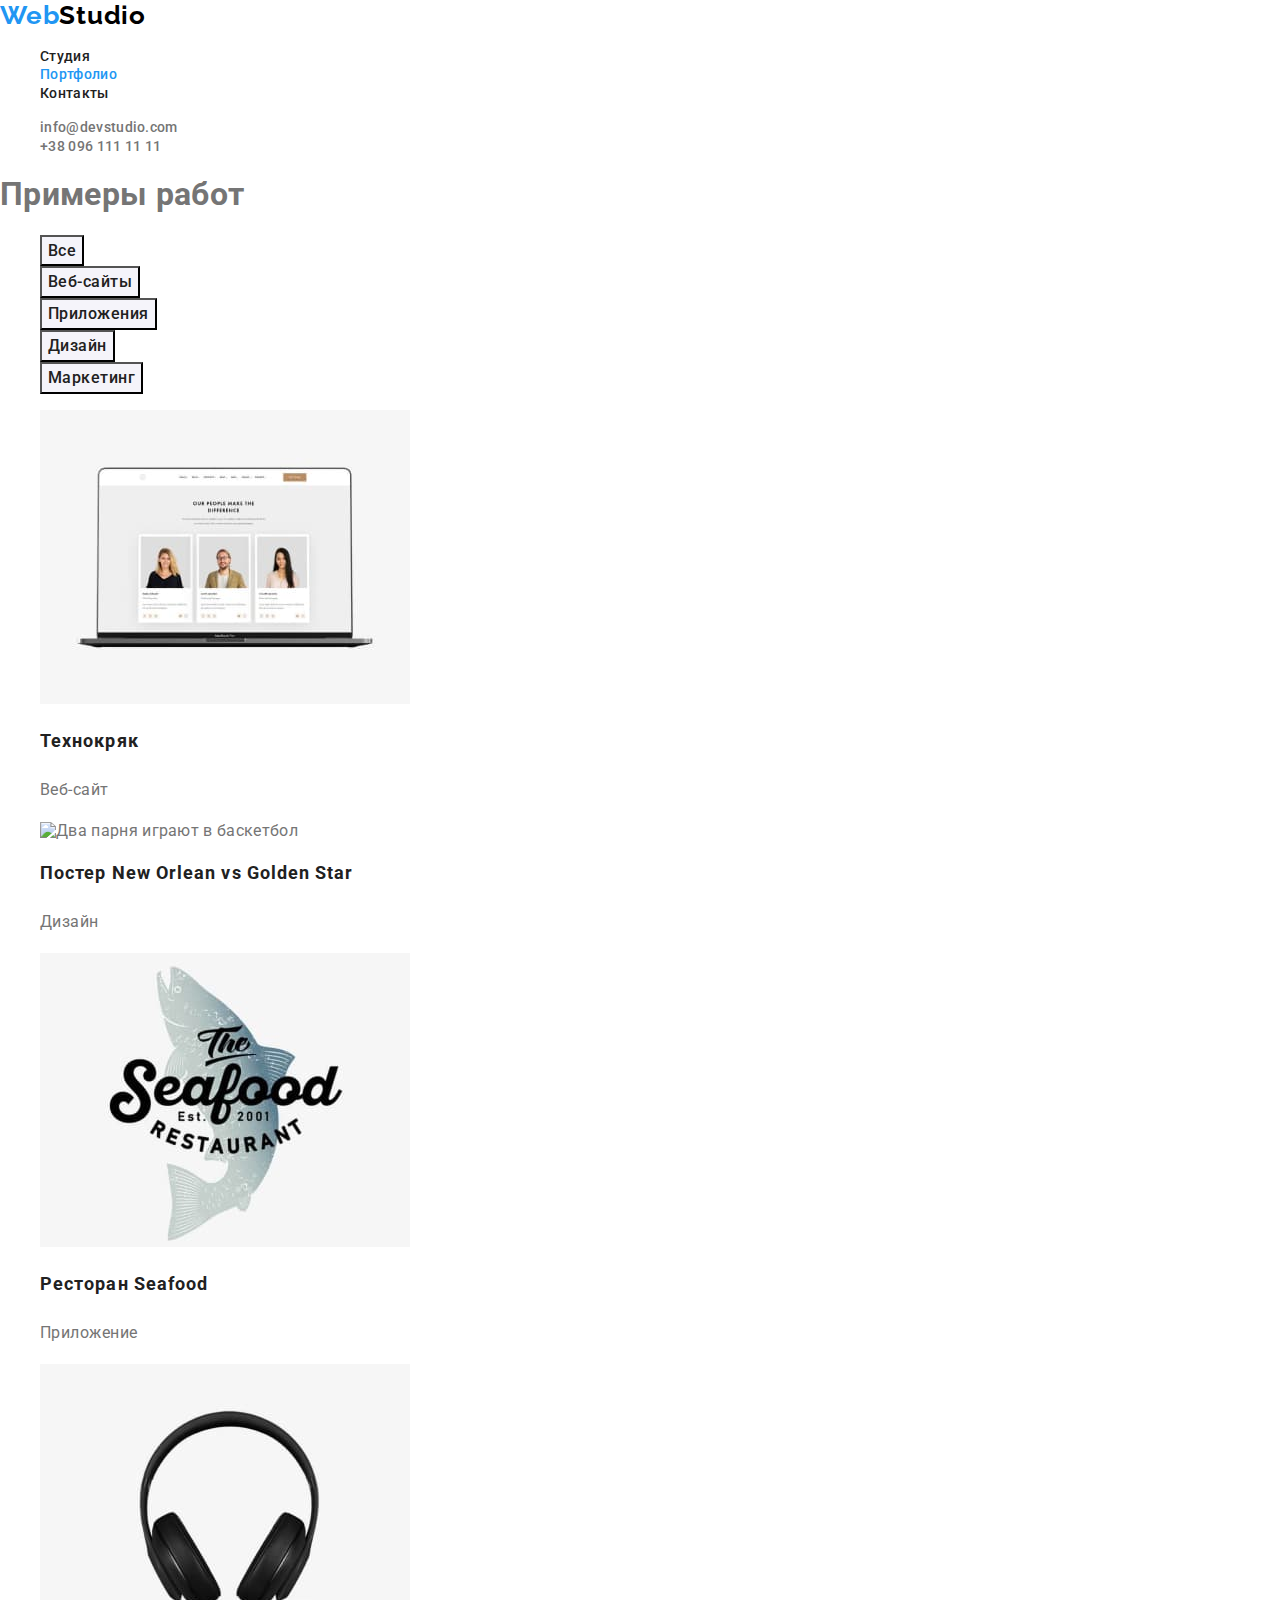
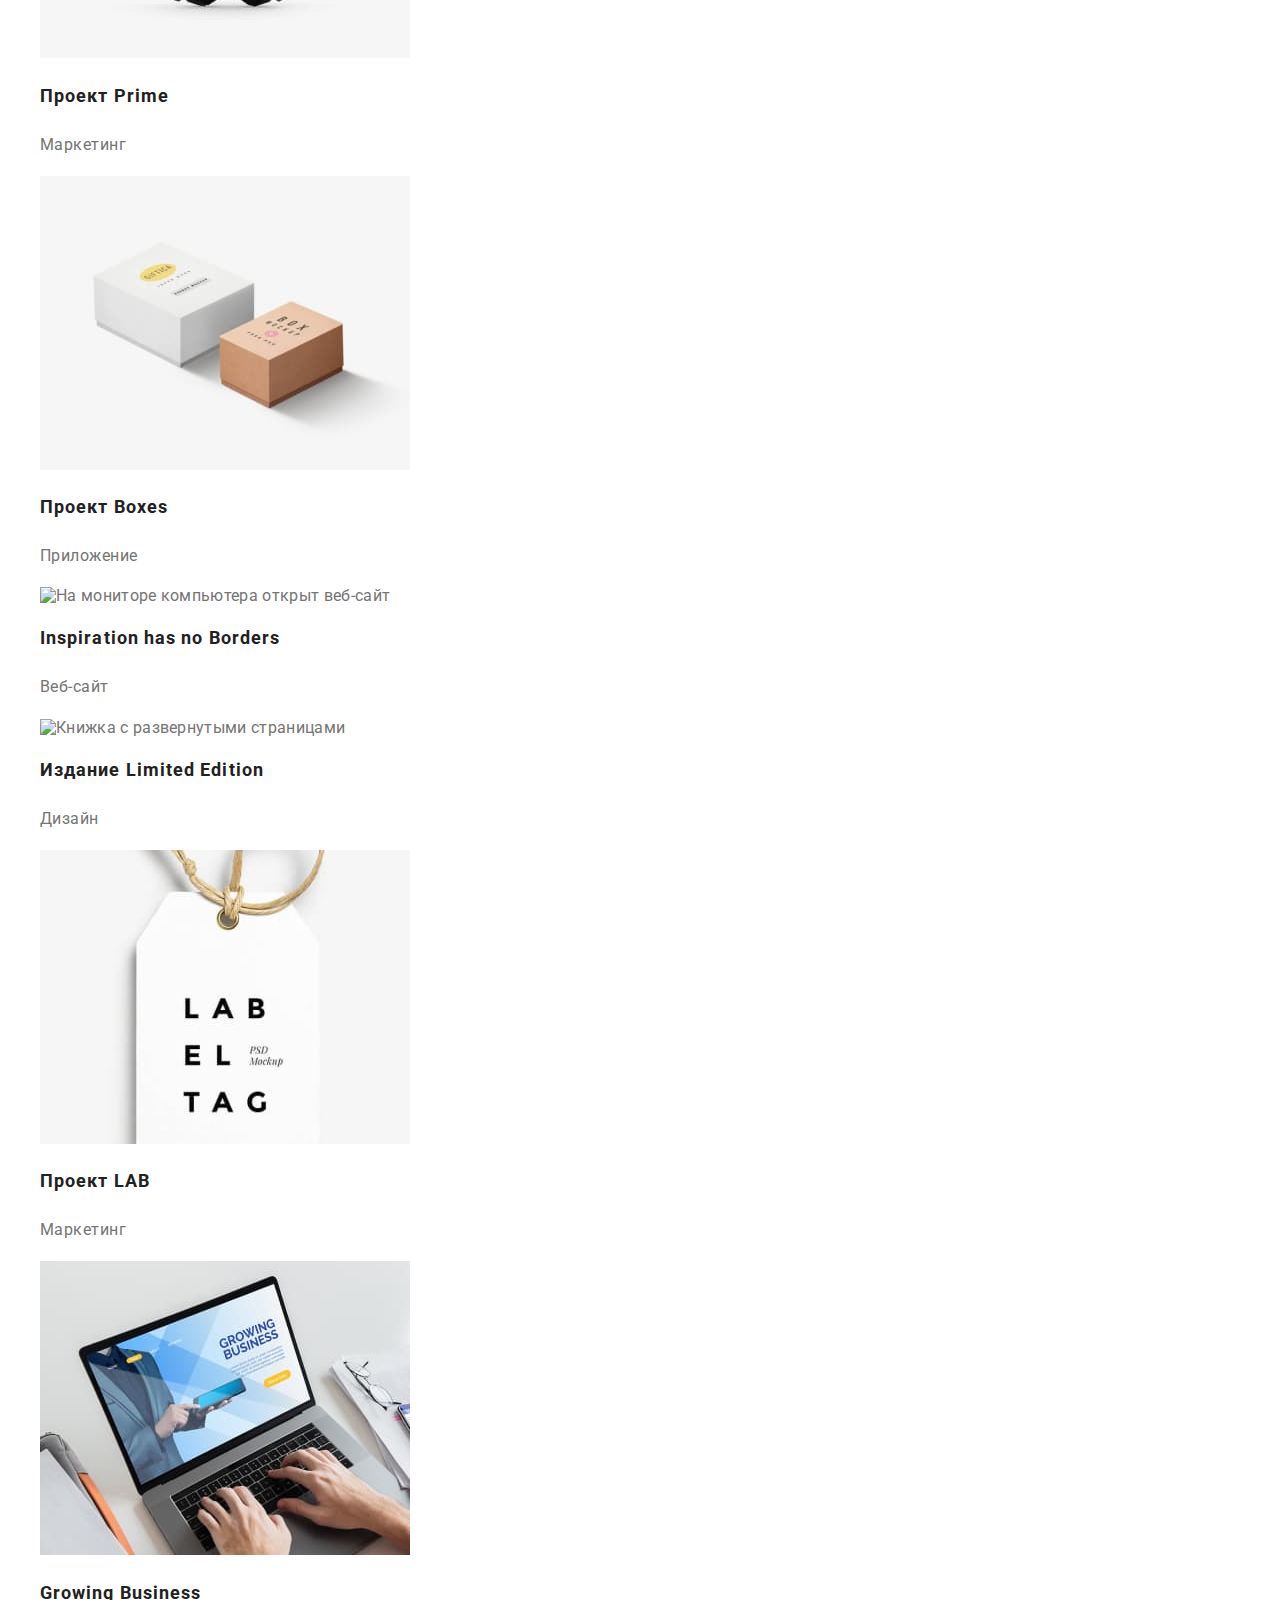
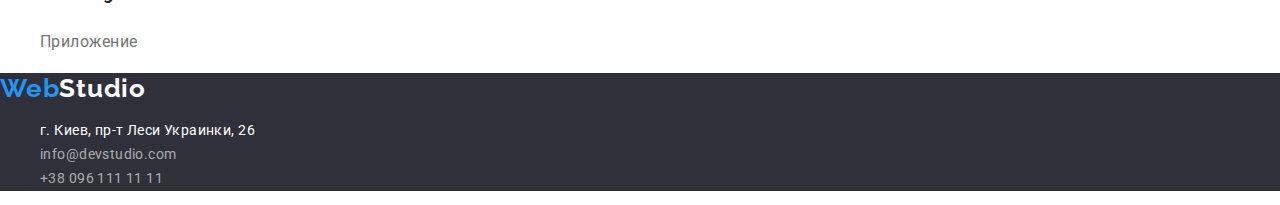
==== commit 3ca2a6d0: "added modern-normalize" ====
--- a/portfolio.html
+++ b/portfolio.html
@@ -11,6 +11,10 @@
     <link
       href="https://fonts.googleapis.com/css2?family=Raleway:wght@700&family=Roboto:wght@400;500;700;900&display=swap"
       rel="stylesheet"
+    />
+    <link
+      rel="stylesheet"
+      href="https://cdn.jsdelivr.net/npm/modern-normalize@1.1.0/modern-normalize.min.css"
     />
     <link rel="stylesheet" href="./css/styles.css" />
   </head>
@@ -179,7 +183,12 @@
       <address>
         <ul class="list">
           <li>
-            <a href="https://goo.gl/maps/TPmQFiWesqaCnMbB8" class="link street"
+            <a
+              href="https://goo.gl/maps/TPmQFiWesqaCnMbB8"
+              target="“_blank”"
+              rel="“noopener"
+              noreferrer”
+              class="link street"
               >г. Киев, пр-т Леси Украинки, 26</a
             >
           </li>
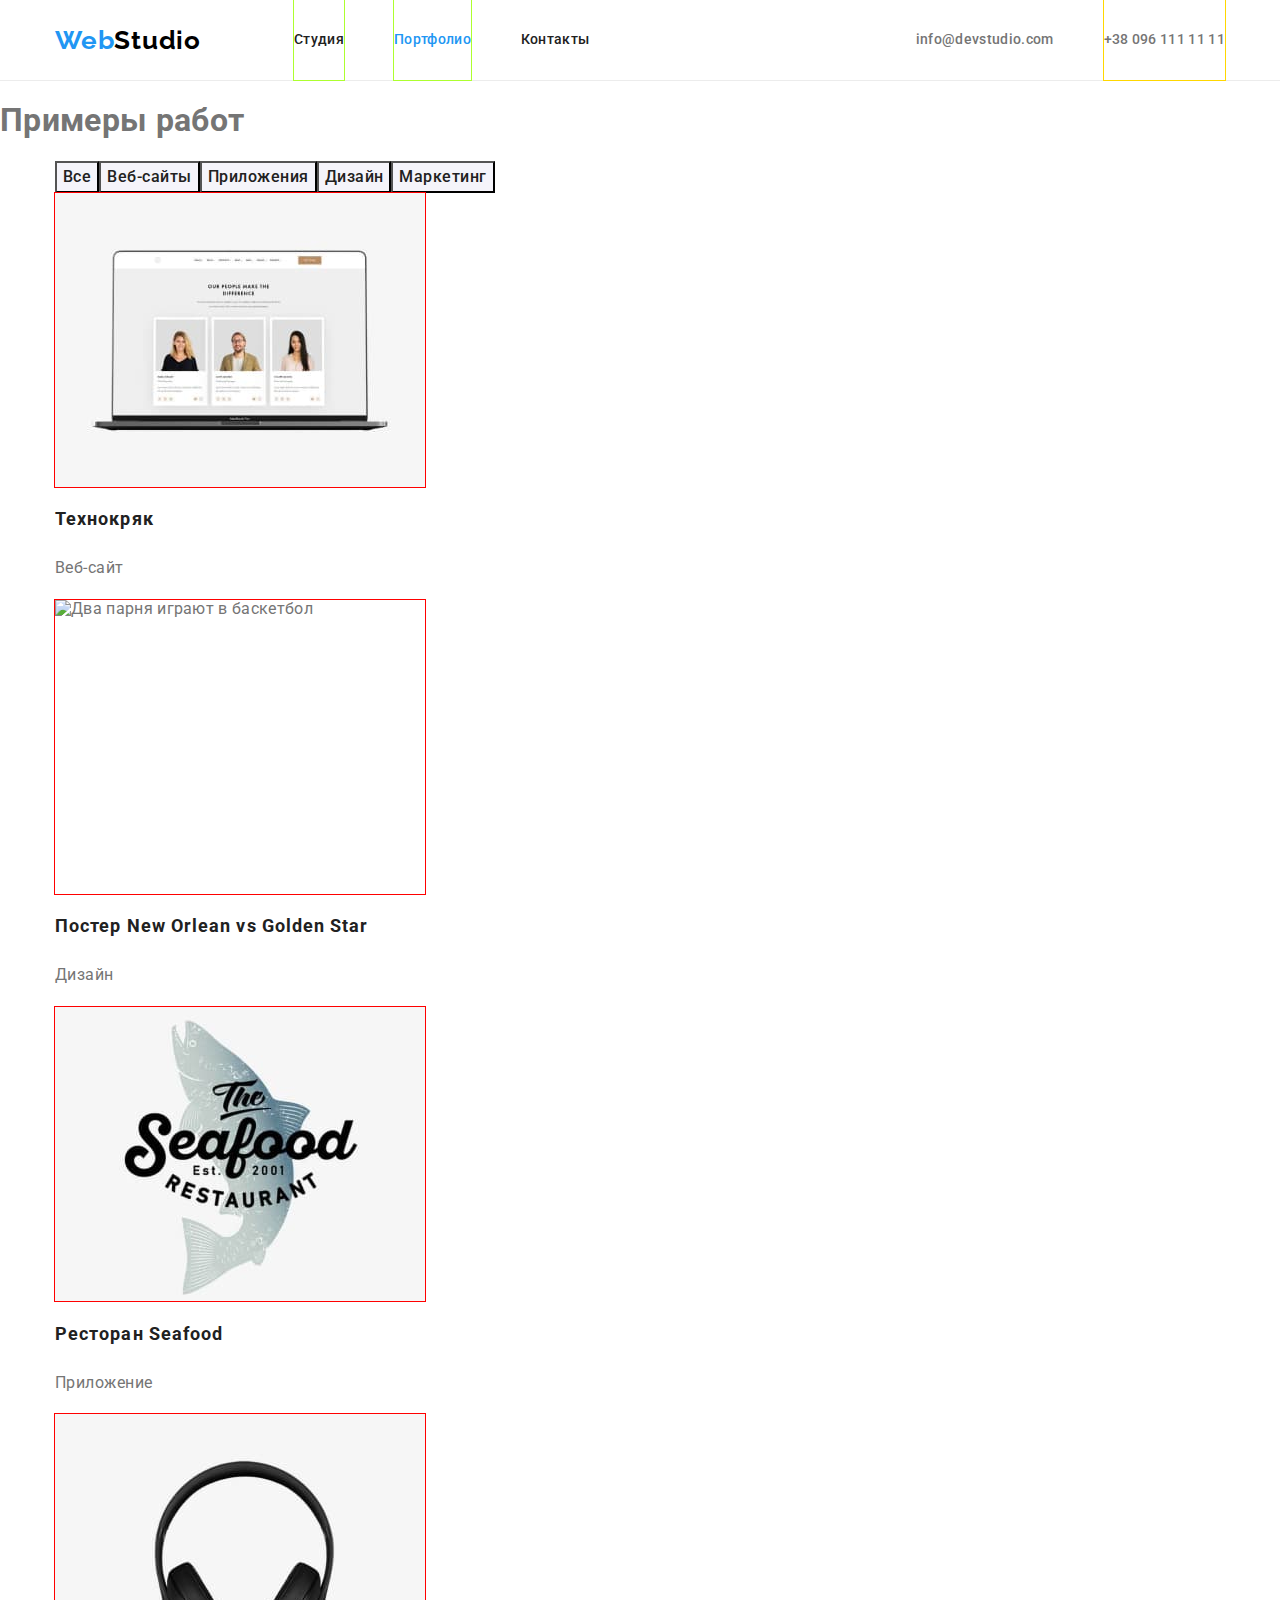
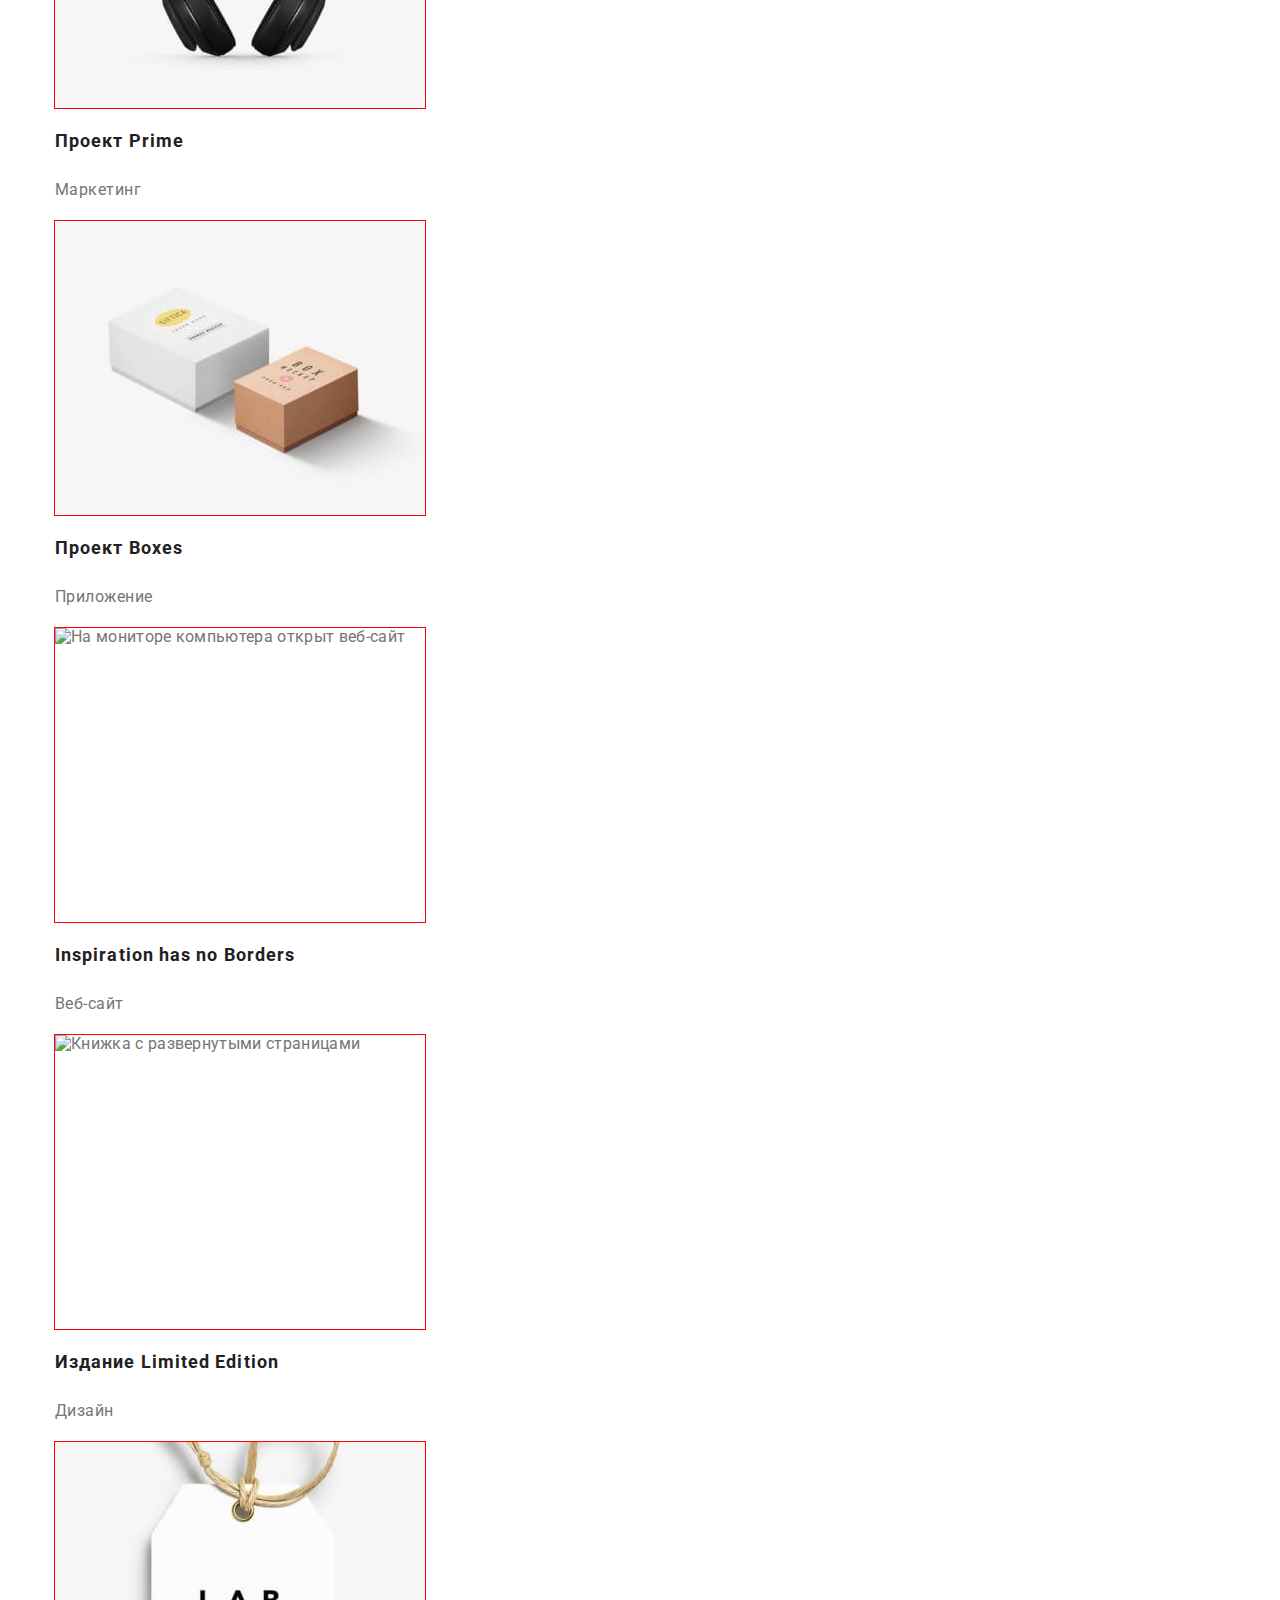
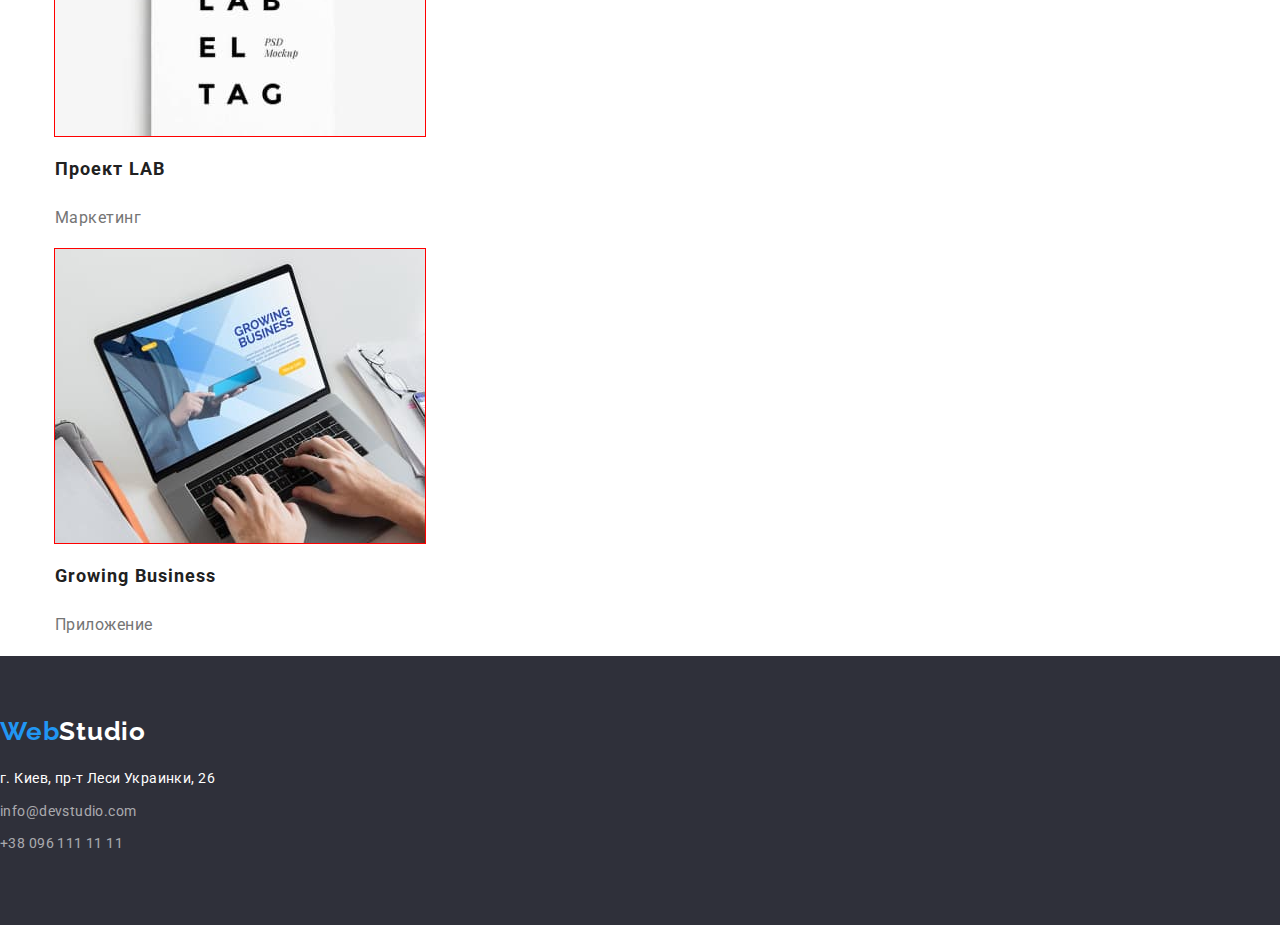
==== commit 669824b3: "draft version" ====
--- a/portfolio.html
+++ b/portfolio.html
@@ -19,34 +19,38 @@
     <link rel="stylesheet" href="./css/styles.css" />
   </head>
   <body>
-    <header>
+    <header class="porfolio-header">
       <!--NAVIGATION-->
-      <nav>
-        <a href="./" class="logo">Web<span class="logo-black">Studio</span></a>
-        <ul class="site-nav list">
-          <li><a href="./index.html" class="link">Студия</a></li>
-          <li><a href="./portfolio.html" class="link current">Портфолио</a></li>
-          <li><a href="" class="link">Контакты</a></li>
-        </ul>
-      </nav>
-      <!--/ NAVIGATION-->
-      <!--CONTACTS-->
-      <div>
-        <ul class="contacts list">
-          <li><a href="mailto:nfo@devstudio.com" class="link">info@devstudio.com</a></li>
-          <li><a href="tel:+380961111111" class="link">+38 096 111 11 11</a></li>
-        </ul>
+      <div class="container navigation-panel">
+        <nav class="main-nav">
+          <a href="./" class="logo">Web<span class="logo-black">Studio</span></a>
+          <ul class="site-nav list">
+            <li class="item"><a href="./index.html" class="link">Студия</a></li>
+            <li class="item"><a href="./portfolio.html" class="link current">Портфолио</a></li>
+            <li class="item"><a href="#contacts-address" class="link">Контакты</a></li>
+          </ul>
+        </nav>
+        <!--/ NAVIGATION-->
+        <!--CONTACTS-->
+        <div class="contacts panel">
+          <ul class="contacts list">
+            <li class="item">
+              <a href="mailto:nfo@devstudio.com" class="link">info@devstudio.com</a>
+            </li>
+            <li class="item"><a href="tel:+380961111111" class="link">+38 096 111 11 11</a></li>
+          </ul>
+        </div>
       </div>
+      <!--/ CONTACTS-->
     </header>
-    <!--/ CONTACTS-->
     <main>
       <!-- PORTFOLIO -->
       <section class="section portfolio">
         <h1>Примеры работ</h1>
 
         <!-- PAGE FILTER -->
-        <div>
-          <ul class="list">
+        <div class="container">
+          <ul class="list filter">
             <li><button type="button" class="button-filter">Все</button></li>
             <li><button type="button" class="button-filter">Веб-сайты</button></li>
             <li><button type="button" class="button-filter">Приложения</button></li>
@@ -55,125 +59,126 @@
           </ul>
         </div>
         <!--/ PAGE FILTER -->
-
-        <ul class="list">
-          <li>
-            <a href="" class="link">
-              <img
-                src="./images/portfolio/tehno.jpg"
-                alt="На ноутбуке открыт веб-сайт"
-                width="370"
-                height="294"
-              />
-
-              <h2 class="sub-title">Технокряк</h2>
-              <p class="text">Веб-сайт</p>
-            </a>
-          </li>
-
-          <li>
-            <a href="" class="link">
-              <img
-                src="./images/portfolio/new-orleans-vs-golden-star.jpg"
-                alt="Два парня играют в баскетбол"
-                width="370"
-                height="294"
-              />
-              <h2 class="sub-title">Постер <span lang="en">New Orlean vs Golden Star</span></h2>
-              <p class="text">Дизайн</p>
-            </a>
-          </li>
-
-          <li>
-            <a href="" class="link">
-              <img
-                src="./images/portfolio/seafood.jpg"
-                alt="Логотип в виде рыбы с названием ресторана и годом открытия"
-                width="370"
-                height="294"
-              />
-              <h2 class="sub-title">Ресторан <span lang="en">Seafood</span></h2>
-              <p class="text">Приложение</p>
-            </a>
-          </li>
-
-          <li>
-            <a href="" class="link">
-              <img
-                src="./images/portfolio/prime.jpg"
-                alt="Полноразмерные черные наушники"
-                width="370"
-                height="294"
-              />
-              <h2 class="sub-title">Проект <span lang="en">Prime</span></h2>
-              <p class="text">Маркетинг</p>
-            </a>
-          </li>
-
-          <li>
-            <a href="" class="link">
-              <img
-                src="./images/portfolio/boxes.jpg"
-                alt="Две коробки: белая и бежевая"
-                width="370"
-                height="294"
-              />
-              <h2 class="sub-title">Проект <span lang="en">Boxes</span></h2>
-              <p class="text">Приложение</p>
-            </a>
-          </li>
-
-          <li>
-            <a href="" class="link">
-              <img
-                src="./images/portfolio/inspiration-has-no-borders.jpg"
-                alt="На мониторе компьютера открыт веб-сайт"
-                width="370"
-                height="294"
-              />
-              <h2 lang="en" class="sub-title">Inspiration has no Borders</h2>
-              <p class="text">Веб-сайт</p>
-            </a>
-          </li>
-          <li>
-            <a href="" class="link">
-              <img
-                src="./images/portfolio/limited-edition.jpg"
-                alt="Книжка с развернутыми страницами"
-                width="370"
-                height="294"
-              />
-              <h2 class="sub-title">Издание <span lang="en">Limited Edition</span></h2>
-              <p class="text">Дизайн</p>
-            </a>
-          </li>
-
-          <li>
-            <a href="" class="link">
-              <img
-                src="./images/portfolio/lab.jpg"
-                alt="Белая бирка с названием проекта"
-                width="370"
-                height="294"
-              />
-              <h2 class="sub-title">Проект <span lang="en">LAB</span></h2>
-              <p class="text">Маркетинг</p>
-            </a>
-          </li>
-
-          <li>
-            <a href="" class="link">
-              <img
-                src="./images/portfolio/growing-business.jpg"
-                alt="На ноутбке открыт сайт с приложением"
-                width="370"
-                height="294"
-              />
-              <h2 lang="en" class="sub-title">Growing Business</h2>
-              <p class="text">Приложение</p>
-            </a>
-          </li>
-        </ul>
+        <div class="container">
+          <ul class="list">
+            <li>
+              <a href="#" class="link">
+                <img
+                  src="./images/portfolio/tehno.jpg"
+                  alt="На ноутбуке открыт веб-сайт"
+                  width="370"
+                  height="294"
+                />
+
+                <h2 class="sub-title">Технокряк</h2>
+                <p class="text">Веб-сайт</p>
+              </a>
+            </li>
+
+            <li>
+              <a href="#" class="link">
+                <img
+                  src="./images/portfolio/new-orleans-vs-golden-star.jpg"
+                  alt="Два парня играют в баскетбол"
+                  width="370"
+                  height="294"
+                />
+                <h2 class="sub-title">Постер <span lang="en">New Orlean vs Golden Star</span></h2>
+                <p class="text">Дизайн</p>
+              </a>
+            </li>
+
+            <li>
+              <a href="#" class="link">
+                <img
+                  src="./images/portfolio/seafood.jpg"
+                  alt="Логотип в виде рыбы с названием ресторана и годом открытия"
+                  width="370"
+                  height="294"
+                />
+                <h2 class="sub-title">Ресторан <span lang="en">Seafood</span></h2>
+                <p class="text">Приложение</p>
+              </a>
+            </li>
+
+            <li>
+              <a href="#" class="link">
+                <img
+                  src="./images/portfolio/prime.jpg"
+                  alt="Полноразмерные черные наушники"
+                  width="370"
+                  height="294"
+                />
+                <h2 class="sub-title">Проект <span lang="en">Prime</span></h2>
+                <p class="text">Маркетинг</p>
+              </a>
+            </li>
+
+            <li>
+              <a href="#" class="link">
+                <img
+                  src="./images/portfolio/boxes.jpg"
+                  alt="Две коробки: белая и бежевая"
+                  width="370"
+                  height="294"
+                />
+                <h2 class="sub-title">Проект <span lang="en">Boxes</span></h2>
+                <p class="text">Приложение</p>
+              </a>
+            </li>
+
+            <li>
+              <a href="#" class="link">
+                <img
+                  src="./images/portfolio/inspiration-has-no-borders.jpg"
+                  alt="На мониторе компьютера открыт веб-сайт"
+                  width="370"
+                  height="294"
+                />
+                <h2 lang="en" class="sub-title">Inspiration has no Borders</h2>
+                <p class="text">Веб-сайт</p>
+              </a>
+            </li>
+            <li>
+              <a href="#" class="link">
+                <img
+                  src="./images/portfolio/limited-edition.jpg"
+                  alt="Книжка с развернутыми страницами"
+                  width="370"
+                  height="294"
+                />
+                <h2 class="sub-title">Издание <span lang="en">Limited Edition</span></h2>
+                <p class="text">Дизайн</p>
+              </a>
+            </li>
+
+            <li>
+              <a href="#" class="link">
+                <img
+                  src="./images/portfolio/lab.jpg"
+                  alt="Белая бирка с названием проекта"
+                  width="370"
+                  height="294"
+                />
+                <h2 class="sub-title">Проект <span lang="en">LAB</span></h2>
+                <p class="text">Маркетинг</p>
+              </a>
+            </li>
+
+            <li>
+              <a href="#" class="link">
+                <img
+                  src="./images/portfolio/growing-business.jpg"
+                  alt="На ноутбке открыт сайт с приложением"
+                  width="370"
+                  height="294"
+                />
+                <h2 lang="en" class="sub-title">Growing Business</h2>
+                <p class="text">Приложение</p>
+              </a>
+            </li>
+          </ul>
+        </div>
       </section>
       <!--/ PORTFOLIO -->
     </main>
--- a/css/styles.css
+++ b/css/styles.css
@@ -21,10 +21,44 @@
     cursor: pointer;
 }
 
+img {
+    outline: 1px solid red;
+
+    display: block;
+    max-width: 100%;
+    height: auto;
+}
+
 .list {
+    padding: 0;
+    margin: 0;
+
     list-style-type: none
 }
-
+.container{
+    width: 1200px;
+    padding-right: 15px;
+    padding-left: 15px;
+    margin-left: auto;
+    margin-right: auto;
+}
+.centre{
+    text-align: center;
+}
+/* Page header */
+.navigation-panel{
+    display: flex;
+    align-items: center;
+}
+
+.main-nav{
+    display: flex;
+    align-items: center;
+    
+}
+.contacts.panel{
+    margin-left: auto;
+}
 /* Site navigation */
 .logo {
     color: var(--accent-color);
@@ -43,7 +77,21 @@
     color: #ffffff;
 }
 
+.site-nav{
+    display: flex;
+    margin-left: 93px;
+}
+.site-nav .item:not(:last-child){
+    outline: 1px solid greenyellow;
+ 
+    margin-right: 50px;
+}
+
 .site-nav .link{
+display: block;
+padding-top: 32px;
+padding-bottom: 32px;
+
     color: var(--title-text-color);
 
     text-decoration: none;
@@ -64,8 +112,16 @@
 .bottom .link:focus {
     color: var(--accent-color);
 }
+.contacts{
+    display: flex;
+    justify-content: end;
+}
 
 .contacts .link {
+    display: block;
+        padding-top: 32px;
+        padding-bottom: 32px;
+
 color: inherit;
 
     font-weight: 500;
@@ -74,6 +130,10 @@
     text-decoration: none;
 }
 
+.contacts .item +.item {
+    outline: 1px solid gold;
+    margin-left: 50px;
+}
 /* Main section */
 
 .section-title {
@@ -97,70 +157,163 @@
 
 /* Hero block */
 .hero-title {
+    outline: 2px solid red;
+    margin: 0 auto 30px;
+    width: 696px;
+
     color: #ffffff;
 
     font-weight: 900;
     font-size: 44px;
     line-height: 1.36;
-    text-align: center;
     letter-spacing: 0.06em;
     text-transform: uppercase;
 }
+.hero .centre{
+    text-align: center;
+}
 
 .section.hero {
+    outline: 2px solid red;
+    padding: 200px 0;
+
     background-color: var(--background-color-black);
 }
 
-.button {
+.button.hero {
+    display: inline-block;
+    padding: 10px 32px;
+    min-width: 200px;
+    border-radius: 4px;
+
     background-color: var(--accent-color);
     color: #ffffff;
+    box-shadow: 0px 4px 4px rgba(0, 0, 0, 0.15);
+    border: 1px transparent;
 
     font-weight: 700;
     font-size: 16px;
     line-height: 1.88;
     letter-spacing: 0.06em;
+   
 }
 
 /*--/ Hero block */
 /*     STRONG PARTS OF THE COMPANY */
+.section.feature{
+    outline: 2px solid red;
+
+    margin: 94px auto;
+}
+.feature .wrapper{
+    display: flex;
+}
+.feature .item:not(:last-child){
+    margin-right: 30px;
+}
+.feature .item{
+    outline: 2px solid red;
+
+
+    width: 270px;
+    
+}
+.feature .sub-title{
+    outline: 2px solid red;
+    
+
+    margin: 0 0 10px;
+}
 .feature .text{
-
-        font-size: 14px;
-        line-height: 1.71;
-        letter-spacing: 0.03em;
-}
-
-
+    outline: 2px solid red;
+
+    margin: 0;
+
+    font-size: 14px;
+    line-height: 1.71;
+    letter-spacing: 0.03em;
+}
+
+.feature .hidden-element{
+    margin: 0;
+}
 /* --/ STRONG PARTS OF THE COMPANY */
-
+ /* --------OUR JOB --------*/
+ .container .our-job{
+    outline: 1px solid red;
+     margin: 94px 0;
+ }
+.our-job .section-title{
+    outline: 1px solid red;
+    margin: 0 auto 50px;
+}
+
+.our-job .wrapper{
+    display: flex;
+}
+
+.our-job .item:not(:last-child){
+    margin-right: 30px;
+}
+ /* --/ OUR JOB */
 /*   Our team */
 .section.team{
     background-color: var(--background-color-gray);
 }
 
-.team .text {
-        font-size: 16px;
-        line-height: 1.19;
-        text-align: center;
-        letter-spacing: 0.03em;
+.team .container {
+    outline: 1px solid red;
+    padding: 94px 0;
+    text-align: center;
+}
+
+
+.team .section-title{
+    outline: 1px solid red;
+    margin: 0 0 50px;
 }
 
 .team .sub-title{
+    outline: 1px solid red;
+
+    margin: 0 0 10px;
+
         font-weight: 500;
         font-size: 16px;
         line-height: 1.19;
-        text-align: center;
         text-transform:none;
 }
 
+.team .text {
+    outline: 1px solid red;
+
+    margin: 0;
+    font-size: 16px;
+    line-height: 1.19;
+    letter-spacing: 0.03em;
+}
 .team .mate{
+    outline: 1px solid red;
+
+    display: inline-block;
+    width: 270px;
+
     background-color: var(--background-color-white);
-    width: 270px;
-}
-
+}
+
+.mate .text-wrapper{
+    padding: 30px 0;
+
+}
+.right-padding{
+padding-right: 30px;
+}
 /*--/ Our team */
 /* Footer */
 .bottom {
+    padding-top: 60px;
+    padding-bottom: 60px;
+
     color: #ffffff;
     background-color: var(--background-color-black);
     font-weight: 400;
@@ -169,8 +322,16 @@
     letter-spacing: 0.03em;
 }
 
-
+.bottom .logo{
+    display: block;
+    margin-bottom: 20px;
+}
+.bottom li{
+    display: block;
+    margin-bottom: 9px;
+}
 .bottom .link {
+    display: inline-block;
     color: rgba(255 255 255 / .6);
         font-style: normal;
     text-decoration: none;
@@ -184,7 +345,13 @@
 
 
 /* Portfolio-Page */
-
+.porfolio-header{
+    border-bottom: 1px solid #ECECEC;
+}
+
+.filter{
+    display: flex;
+}
 .button-filter {
     color: var(--title-text-color);
     background-color: #F5F4FA;
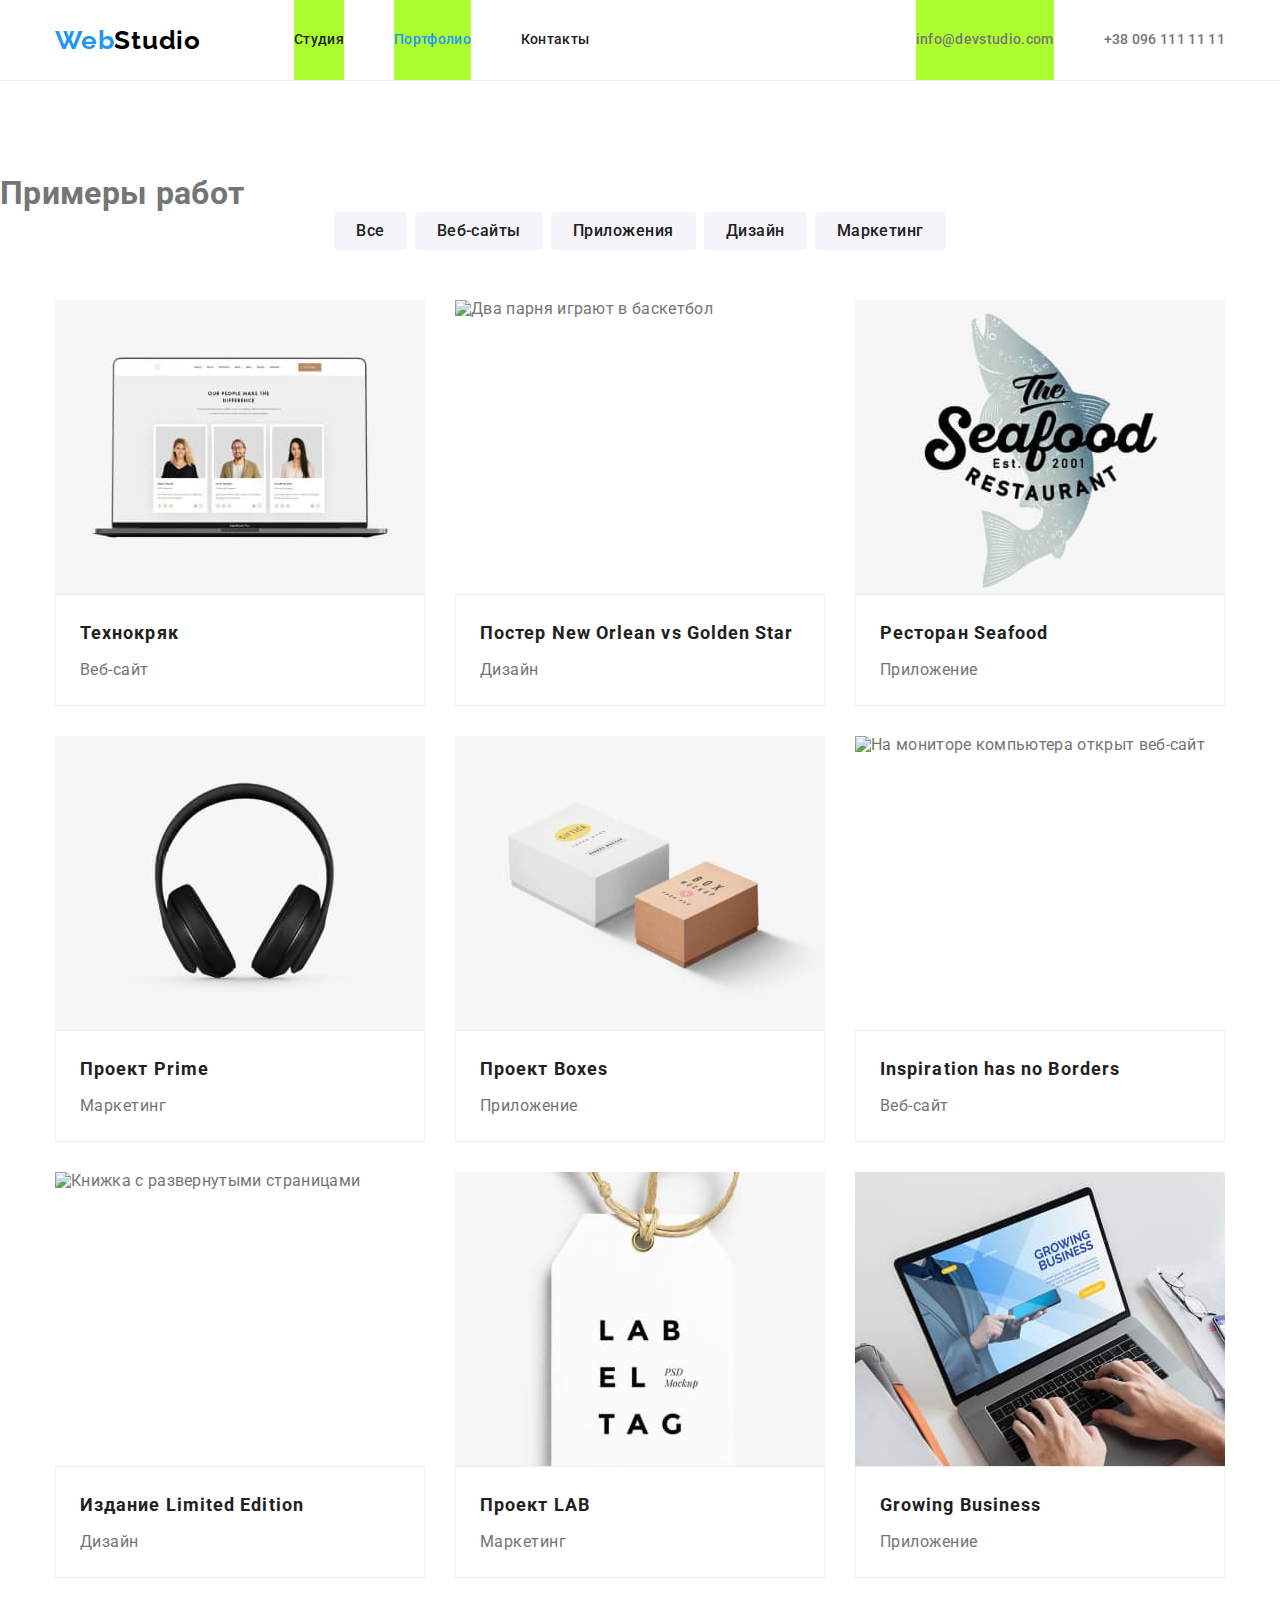
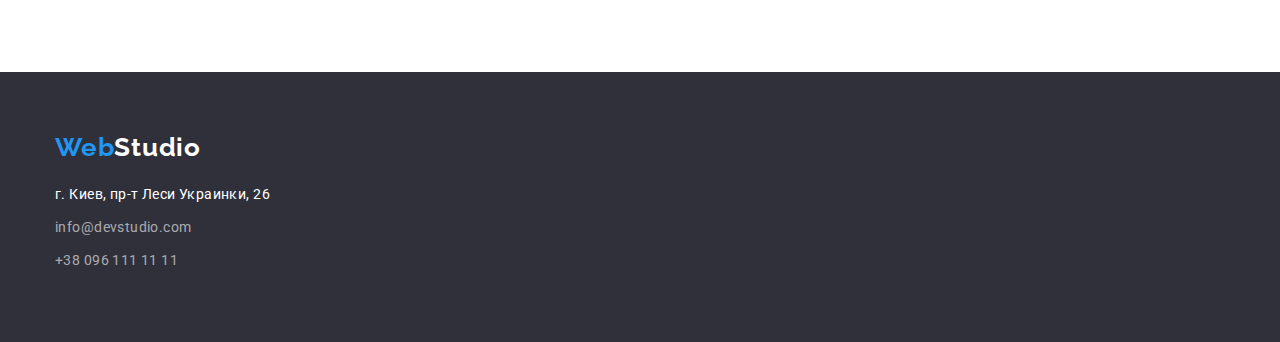
==== commit 4307a840: "draft 2" ====
--- a/portfolio.html
+++ b/portfolio.html
@@ -46,22 +46,22 @@
     <main>
       <!-- PORTFOLIO -->
       <section class="section portfolio">
-        <h1>Примеры работ</h1>
+        <h1 class="hidden-element">Примеры работ</h1>
 
         <!-- PAGE FILTER -->
         <div class="container">
-          <ul class="list filter">
-            <li><button type="button" class="button-filter">Все</button></li>
-            <li><button type="button" class="button-filter">Веб-сайты</button></li>
-            <li><button type="button" class="button-filter">Приложения</button></li>
-            <li><button type="button" class="button-filter">Дизайн</button></li>
-            <li><button type="button" class="button-filter">Маркетинг</button></li>
-          </ul>
-        </div>
-        <!--/ PAGE FILTER -->
-        <div class="container">
-          <ul class="list">
-            <li>
+          <ul class="list filter flex-container">
+            <li class="item"><button type="button" class="button-filter">Все</button></li>
+            <li class="item"><button type="button" class="button-filter">Веб-сайты</button></li>
+            <li class="item"><button type="button" class="button-filter">Приложения</button></li>
+            <li class="item"><button type="button" class="button-filter">Дизайн</button></li>
+            <li class="item"><button type="button" class="button-filter">Маркетинг</button></li>
+          </ul>
+
+          <!--/ PAGE FILTER -->
+
+          <ul class="list portfolio flex-container">
+            <li class="flex-item">
               <a href="#" class="link">
                 <img
                   src="./images/portfolio/tehno.jpg"
@@ -69,13 +69,14 @@
                   width="370"
                   height="294"
                 />
-
-                <h2 class="sub-title">Технокряк</h2>
-                <p class="text">Веб-сайт</p>
-              </a>
-            </li>
-
-            <li>
+                <div class="text-block">
+                  <h2 class="sub-title">Технокряк</h2>
+                  <p class="text">Веб-сайт</p>
+                </div>
+              </a>
+            </li>
+
+            <li class="flex-item">
               <a href="#" class="link">
                 <img
                   src="./images/portfolio/new-orleans-vs-golden-star.jpg"
@@ -83,12 +84,14 @@
                   width="370"
                   height="294"
                 />
-                <h2 class="sub-title">Постер <span lang="en">New Orlean vs Golden Star</span></h2>
-                <p class="text">Дизайн</p>
-              </a>
-            </li>
-
-            <li>
+                <div class="text-block">
+                  <h2 class="sub-title">Постер <span lang="en">New Orlean vs Golden Star</span></h2>
+                  <p class="text">Дизайн</p>
+                </div>
+              </a>
+            </li>
+
+            <li class="flex-item">
               <a href="#" class="link">
                 <img
                   src="./images/portfolio/seafood.jpg"
@@ -96,12 +99,14 @@
                   width="370"
                   height="294"
                 />
-                <h2 class="sub-title">Ресторан <span lang="en">Seafood</span></h2>
-                <p class="text">Приложение</p>
-              </a>
-            </li>
-
-            <li>
+                <div class="text-block">
+                  <h2 class="sub-title">Ресторан <span lang="en">Seafood</span></h2>
+                  <p class="text">Приложение</p>
+                </div>
+              </a>
+            </li>
+
+            <li class="flex-item">
               <a href="#" class="link">
                 <img
                   src="./images/portfolio/prime.jpg"
@@ -109,12 +114,14 @@
                   width="370"
                   height="294"
                 />
-                <h2 class="sub-title">Проект <span lang="en">Prime</span></h2>
-                <p class="text">Маркетинг</p>
-              </a>
-            </li>
-
-            <li>
+                <div class="text-block">
+                  <h2 class="sub-title">Проект <span lang="en">Prime</span></h2>
+                  <p class="text">Маркетинг</p>
+                </div>
+              </a>
+            </li>
+
+            <li class="flex-item">
               <a href="#" class="link">
                 <img
                   src="./images/portfolio/boxes.jpg"
@@ -122,12 +129,14 @@
                   width="370"
                   height="294"
                 />
-                <h2 class="sub-title">Проект <span lang="en">Boxes</span></h2>
-                <p class="text">Приложение</p>
-              </a>
-            </li>
-
-            <li>
+                <div class="text-block">
+                  <h2 class="sub-title">Проект <span lang="en">Boxes</span></h2>
+                  <p class="text">Приложение</p>
+                </div>
+              </a>
+            </li>
+
+            <li class="flex-item">
               <a href="#" class="link">
                 <img
                   src="./images/portfolio/inspiration-has-no-borders.jpg"
@@ -135,11 +144,13 @@
                   width="370"
                   height="294"
                 />
-                <h2 lang="en" class="sub-title">Inspiration has no Borders</h2>
-                <p class="text">Веб-сайт</p>
-              </a>
-            </li>
-            <li>
+                <div class="text-block">
+                  <h2 lang="en" class="sub-title">Inspiration has no Borders</h2>
+                  <p class="text">Веб-сайт</p>
+                </div>
+              </a>
+            </li>
+            <li class="flex-item">
               <a href="#" class="link">
                 <img
                   src="./images/portfolio/limited-edition.jpg"
@@ -147,12 +158,14 @@
                   width="370"
                   height="294"
                 />
-                <h2 class="sub-title">Издание <span lang="en">Limited Edition</span></h2>
-                <p class="text">Дизайн</p>
-              </a>
-            </li>
-
-            <li>
+                <div class="text-block">
+                  <h2 class="sub-title">Издание <span lang="en">Limited Edition</span></h2>
+                  <p class="text">Дизайн</p>
+                </div>
+              </a>
+            </li>
+
+            <li class="flex-item">
               <a href="#" class="link">
                 <img
                   src="./images/portfolio/lab.jpg"
@@ -160,12 +173,14 @@
                   width="370"
                   height="294"
                 />
-                <h2 class="sub-title">Проект <span lang="en">LAB</span></h2>
-                <p class="text">Маркетинг</p>
-              </a>
-            </li>
-
-            <li>
+                <div class="text-block">
+                  <h2 class="sub-title">Проект <span lang="en">LAB</span></h2>
+                  <p class="text">Маркетинг</p>
+                </div>
+              </a>
+            </li>
+
+            <li class="flex-item">
               <a href="#" class="link">
                 <img
                   src="./images/portfolio/growing-business.jpg"
@@ -173,8 +188,10 @@
                   width="370"
                   height="294"
                 />
-                <h2 lang="en" class="sub-title">Growing Business</h2>
-                <p class="text">Приложение</p>
+                <div class="text-block">
+                  <h2 lang="en" class="sub-title">Growing Business</h2>
+                  <p class="text">Приложение</p>
+                </div>
               </a>
             </li>
           </ul>
@@ -184,23 +201,25 @@
     </main>
     <!--FOOTER-->
     <footer class="bottom">
-      <a href="./index.html" class="logo">Web<span class="logo-white">Studio</span></a>
-      <address>
-        <ul class="list">
-          <li>
-            <a
-              href="https://goo.gl/maps/TPmQFiWesqaCnMbB8"
-              target="“_blank”"
-              rel="“noopener"
-              noreferrer”
-              class="link street"
-              >г. Киев, пр-т Леси Украинки, 26</a
-            >
-          </li>
-          <li><a href="mailto:nfo@devstudio.com" class="link">info@devstudio.com</a></li>
-          <li><a href="tel:+380961111111" class="link">+38 096 111 11 11</a></li>
-        </ul>
-      </address>
+      <div class="container">
+        <a href="./index.html" class="logo">Web<span class="logo-white">Studio</span></a>
+        <address id="contacts-address">
+          <ul class="list">
+            <li>
+              <a
+                href="https://goo.gl/maps/TPmQFiWesqaCnMbB8"
+                target="“_blank”"
+                rel="“noopener"
+                noreferrer”
+                class="link street"
+                >г. Киев, пр-т Леси Украинки, 26</a
+              >
+            </li>
+            <li><a href="mailto:nfo@devstudio.com" class="link">info@devstudio.com</a></li>
+            <li><a href="tel:+380961111111" class="link">+38 096 111 11 11</a></li>
+          </ul>
+        </address>
+      </div>
     </footer>
     <!--/ FOOTER-->
   </body>
--- a/css/styles.css
+++ b/css/styles.css
@@ -22,13 +22,14 @@
 }
 
 img {
-    outline: 1px solid red;
-
     display: block;
-    max-width: 100%;
+    min-width: 100%;
     height: auto;
 }
-
+h1,h2,h3,h4, h5, h6, p{
+    margin: 0;
+    padding: 0;
+}
 .list {
     padding: 0;
     margin: 0;
@@ -59,8 +60,14 @@
 .contacts.panel{
     margin-left: auto;
 }
+
+.contacts {
+    display: flex;
+    justify-content: end;
+}
 /* Site navigation */
-.logo {
+.main-nav .logo,
+.bottom .logo {
     color: var(--accent-color);
 
     font-family: 'Raleway';
@@ -70,10 +77,10 @@
     letter-spacing: 0.03em;
     text-decoration: none;
 }
-.logo-black {
+.main-nav .logo-black {
     color: #000000;
 }
-.logo-white {
+.bottom .logo-white {
     color: #ffffff;
 }
 
@@ -81,24 +88,31 @@
     display: flex;
     margin-left: 93px;
 }
-.site-nav .item:not(:last-child){
-    outline: 1px solid greenyellow;
+.site-nav .item:not(:last-child),
+.contacts .item:not(:last-child) {
+    background-color:  greenyellow;
  
     margin-right: 50px;
 }
 
-.site-nav .link{
-display: block;
-padding-top: 32px;
-padding-bottom: 32px;
-
-    color: var(--title-text-color);
-
-    text-decoration: none;
-    font-weight: 500;
-    font-size: 14px;
-    line-height: 1.14;
-}
+.site-nav .link,
+.contacts .link{
+  display: block;
+  padding-top: 32px;
+  padding-bottom: 32px;
+
+  color: var(--title-text-color);
+
+  font-weight: 500;
+  font-size: 14px;
+  line-height: 1.14;
+  text-decoration: none;
+}
+
+.contacts .link {
+    color: inherit;
+}
+
 
 .link.current {
     color: var(--accent-color);
@@ -112,31 +126,13 @@
 .bottom .link:focus {
     color: var(--accent-color);
 }
-.contacts{
-    display: flex;
-    justify-content: end;
-}
-
-.contacts .link {
-    display: block;
-        padding-top: 32px;
-        padding-bottom: 32px;
-
-color: inherit;
-
-    font-weight: 500;
-    font-size: 14px;
-    line-height: 1.14;
-    text-decoration: none;
-}
-
-.contacts .item +.item {
-    outline: 1px solid gold;
-    margin-left: 50px;
-}
+
 /* Main section */
 
 .section-title {
+    margin: 0;
+
+
     color: var(--title-text-color);
         font-size: 36px;
         line-height: 1.17;
@@ -169,9 +165,7 @@
     letter-spacing: 0.06em;
     text-transform: uppercase;
 }
-.hero .centre{
-    text-align: center;
-}
+
 
 .section.hero {
     outline: 2px solid red;
@@ -195,7 +189,6 @@
     font-size: 16px;
     line-height: 1.88;
     letter-spacing: 0.06em;
-   
 }
 
 /*--/ Hero block */
@@ -240,16 +233,16 @@
 /* --/ STRONG PARTS OF THE COMPANY */
  /* --------OUR JOB --------*/
  .container .our-job{
-    outline: 1px solid red;
-     margin: 94px 0;
+    background-color: darkslategrey;
+
+     margin-top: 94px;
+     margin-bottom: 94px;
  }
-.our-job .section-title{
-    outline: 1px solid red;
-    margin: 0 auto 50px;
-}
-
-.our-job .wrapper{
-    display: flex;
+
+
+.our-job .flex-container{
+    display: flex;
+    padding-top: 50px;
 }
 
 .our-job .item:not(:last-child){
@@ -266,8 +259,19 @@
     padding: 94px 0;
     text-align: center;
 }
-
-
+.team .flex-container{
+display: flex;
+}
+
+
+.team .item {
+    width: calc((100%-90px)/4);
+
+    background-color: var(--background-color-white);
+}
+.team .item + .item{
+    margin-left: 30px;
+}
 .team .section-title{
     outline: 1px solid red;
     margin: 0 0 50px;
@@ -292,22 +296,14 @@
     line-height: 1.19;
     letter-spacing: 0.03em;
 }
-.team .mate{
-    outline: 1px solid red;
-
-    display: inline-block;
-    width: 270px;
-
-    background-color: var(--background-color-white);
-}
-
-.mate .text-wrapper{
-    padding: 30px 0;
-
-}
-.right-padding{
-padding-right: 30px;
-}
+
+
+.item .text-wrapper{
+    padding-top: 30px;
+    padding-bottom: 30px;
+   
+}
+
 /*--/ Our team */
 /* Footer */
 .bottom {
@@ -331,7 +327,7 @@
     margin-bottom: 9px;
 }
 .bottom .link {
-    display: inline-block;
+    display: block;
     color: rgba(255 255 255 / .6);
         font-style: normal;
     text-decoration: none;
@@ -345,16 +341,26 @@
 
 
 /* Portfolio-Page */
+.portfolio .hidden-element{
+    margin: 0;
+}
 .porfolio-header{
     border-bottom: 1px solid #ECECEC;
 }
 
-.filter{
-    display: flex;
+.filter.flex-container{
+display:flex;
+justify-content:center;
+}
+.filter .item:not(:last-child){
+    margin-right: 8px;
 }
 .button-filter {
+    padding: 6px 22px;
     color: var(--title-text-color);
     background-color: #F5F4FA;
+    border-radius: 4px;
+    border: 1px transparent;
 
         font-weight: 500;
         font-size: 16px;
@@ -368,6 +374,37 @@
     color: #ffffff;
     background-color: var(--accent-color);
 }
+/* Examples of Job */
+.section.portfolio{
+    padding-top: 94px;
+    padding-bottom: 94px;
+}
+.portfolio.flex-container{
+    margin-top: 50px;
+    display: flex;
+    flex-wrap: wrap;
+}
+.portfolio .flex-item{
+    width: calc((100% - 60px)/3);
+    margin-right: 30px;
+    margin-bottom: 30px;
+}
+
+.portfolio .flex-item:nth-child(3n){
+    margin-right: 0;
+}
+
+.portfolio .flex-item:not(:nth-child(-n + 6)){
+margin-bottom: 0;
+}
+
+.portfolio .text-block{
+    padding-top: 20px;
+    padding-bottom: 20px;
+    padding-right: 24px;
+    padding-left: 24px;
+    border: 1px solid #EEEEEE;;
+}
 
 .portfolio .link{
     color: var(--main-text-color);
@@ -376,6 +413,8 @@
 }
 
 .portfolio .sub-title{
+   margin-bottom: 4px;
+
     font-size: 18px;
     line-height: 2;
     letter-spacing: 0.06em;
@@ -383,7 +422,7 @@
 }
 
 .portfolio .text{
-        font-size: 16px;
-        line-height: 1.88;
-        letter-spacing: 0.03em;   
-}
+    font-size: 16px;
+    line-height: 1.88;
+    letter-spacing: 0.03em;   
+}
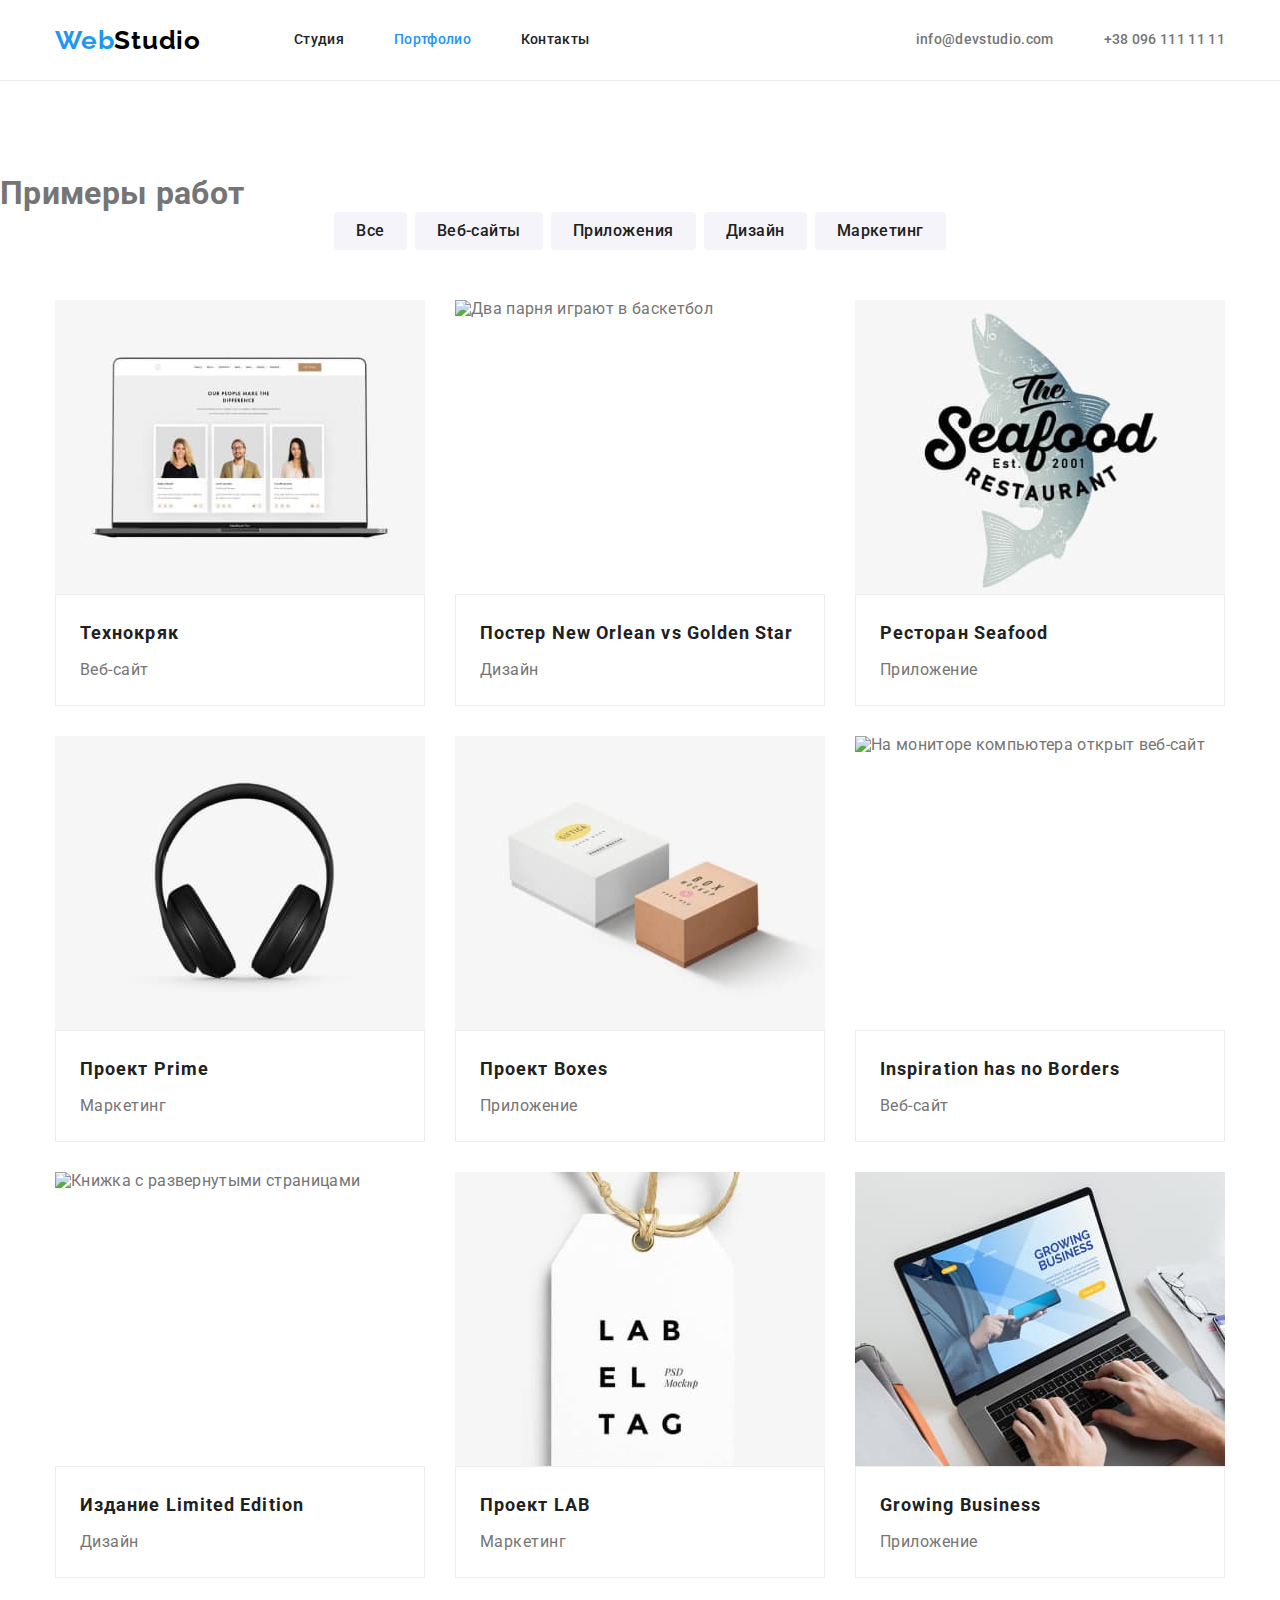
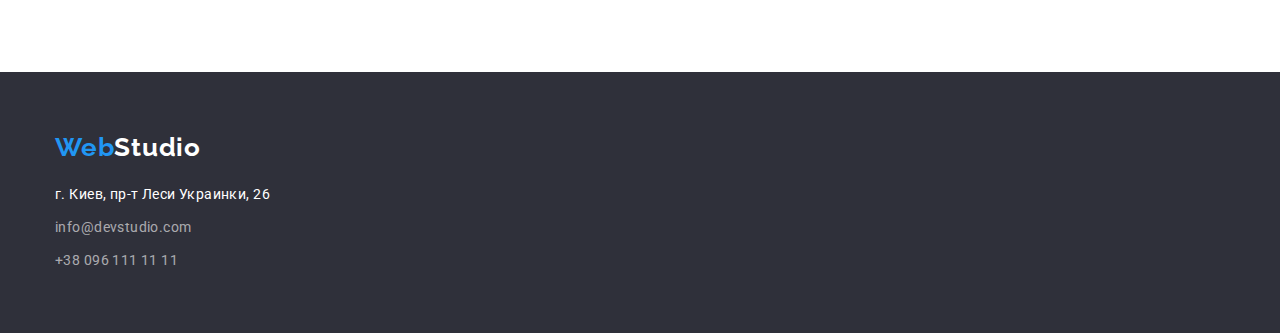
==== commit 7a896058: "first attempt" ====
--- a/portfolio.html
+++ b/portfolio.html
@@ -19,7 +19,7 @@
     <link rel="stylesheet" href="./css/styles.css" />
   </head>
   <body>
-    <header class="porfolio-header">
+    <header class="portfolio-header">
       <!--NAVIGATION-->
       <div class="container navigation-panel">
         <nav class="main-nav">
@@ -32,7 +32,7 @@
         </nav>
         <!--/ NAVIGATION-->
         <!--CONTACTS-->
-        <div class="contacts panel">
+        <div class="contacts-panel">
           <ul class="contacts list">
             <li class="item">
               <a href="mailto:nfo@devstudio.com" class="link">info@devstudio.com</a>
@@ -205,7 +205,7 @@
         <a href="./index.html" class="logo">Web<span class="logo-white">Studio</span></a>
         <address id="contacts-address">
           <ul class="list">
-            <li>
+            <li class="item">
               <a
                 href="https://goo.gl/maps/TPmQFiWesqaCnMbB8"
                 target="“_blank”"
@@ -215,8 +215,10 @@
                 >г. Киев, пр-т Леси Украинки, 26</a
               >
             </li>
-            <li><a href="mailto:nfo@devstudio.com" class="link">info@devstudio.com</a></li>
-            <li><a href="tel:+380961111111" class="link">+38 096 111 11 11</a></li>
+            <li class="item">
+              <a href="mailto:nfo@devstudio.com" class="link">info@devstudio.com</a>
+            </li>
+            <li class="item"><a href="tel:+380961111111" class="link">+38 096 111 11 11</a></li>
           </ul>
         </address>
       </div>
--- a/css/styles.css
+++ b/css/styles.css
@@ -26,10 +26,11 @@
     min-width: 100%;
     height: auto;
 }
-h1,h2,h3,h4, h5, h6, p{
+h1,h2,h3,h4,h5,h6,p {
     margin: 0;
     padding: 0;
 }
+/* Utilities */
 .list {
     padding: 0;
     margin: 0;
@@ -46,24 +47,34 @@
 .centre{
     text-align: center;
 }
+/*--/ Utilities */
+
 /* Page header */
 .navigation-panel{
     display: flex;
-    align-items: center;
-}
-
-.main-nav{
-    display: flex;
-    align-items: center;
-    
-}
-.contacts.panel{
+}
+
+.navigation-panel > .main-nav{
+    display: flex;
+    align-items: center;  
+}
+.contacts-panel{
     margin-left: auto;
 }
 
-.contacts {
+.contacts-panel > .contacts {
     display: flex;
     justify-content: end;
+}
+
+.site-nav {
+    display: flex;
+    margin-left: 93px;
+}
+
+.site-nav .item:not(:last-child),
+.contacts .item:not(:last-child) {
+    margin-right: 50px;
 }
 /* Site navigation */
 .main-nav .logo,
@@ -82,17 +93,6 @@
 }
 .bottom .logo-white {
     color: #ffffff;
-}
-
-.site-nav{
-    display: flex;
-    margin-left: 93px;
-}
-.site-nav .item:not(:last-child),
-.contacts .item:not(:last-child) {
-    background-color:  greenyellow;
- 
-    margin-right: 50px;
 }
 
 .site-nav .link,
@@ -113,27 +113,24 @@
     color: inherit;
 }
 
-
-.link.current {
-    color: var(--accent-color);
-}
-
 .site-nav .link:hover,
 .site-nav .link:focus,
+
 .contacts .link:hover,
 .contacts .link:focus,
+
 .bottom .link:hover,
-.bottom .link:focus {
+.bottom .link:focus, 
+
+.link.current{
     color: var(--accent-color);
 }
 
 /* Main section */
 
 .section-title {
-    margin: 0;
-
-
     color: var(--title-text-color);
+
         font-size: 36px;
         line-height: 1.17;
         text-align: center;
@@ -142,6 +139,7 @@
 
 .sub-title{
 color: var(--title-text-color);
+
     font-size: 14px;
     line-height: 1.14;
     letter-spacing: 0.03em;
@@ -153,8 +151,9 @@
 
 /* Hero block */
 .hero-title {
-    outline: 2px solid red;
-    margin: 0 auto 30px;
+    margin-right: auto;
+    margin-left: auto;
+    margin-bottom: 30px;
     width: 696px;
 
     color: #ffffff;
@@ -168,11 +167,12 @@
 
 
 .section.hero {
-    outline: 2px solid red;
-    padding: 200px 0;
+    padding-top: 200px;
+    padding-bottom: 200px;
 
     background-color: var(--background-color-black);
 }
+
 
 .button.hero {
     display: inline-block;
@@ -194,78 +194,64 @@
 /*--/ Hero block */
 /*     STRONG PARTS OF THE COMPANY */
 .section.feature{
-    outline: 2px solid red;
-
-    margin: 94px auto;
-}
-.feature .wrapper{
+    padding-top: 94px;
+   padding-bottom: 47px;
+}
+.feature .flex-container{
     display: flex;
 }
 .feature .item:not(:last-child){
     margin-right: 30px;
 }
 .feature .item{
-    outline: 2px solid red;
-
-
-    width: 270px;
-    
+    width: calc((100%-90px)/4);
 }
 .feature .sub-title{
-    outline: 2px solid red;
-    
-
-    margin: 0 0 10px;
+    margin-bottom: 10px;
 }
 .feature .text{
-    outline: 2px solid red;
-
-    margin: 0;
-
     font-size: 14px;
     line-height: 1.71;
     letter-spacing: 0.03em;
 }
-
-.feature .hidden-element{
-    margin: 0;
-}
 /* --/ STRONG PARTS OF THE COMPANY */
  /* --------OUR JOB --------*/
- .container .our-job{
-    background-color: darkslategrey;
-
-     margin-top: 94px;
-     margin-bottom: 94px;
+ .section.our-job{
+    padding-top: 47px;
+    padding-bottom: 94px;
  }
 
+.our-job .section-title{
+    margin-bottom: 50px;
+}
 
 .our-job .flex-container{
     display: flex;
-    padding-top: 50px;
 }
 
 .our-job .item:not(:last-child){
     margin-right: 30px;
 }
  /* --/ OUR JOB */
+
 /*   Our team */
 .section.team{
+    padding-top: 94px;
+    padding-bottom: 94px;
+    text-align: center;
+
     background-color: var(--background-color-gray);
 }
 
-.team .container {
-    outline: 1px solid red;
-    padding: 94px 0;
-    text-align: center;
-}
 .team .flex-container{
-display: flex;
-}
-
+  display: flex;
+}
 
 .team .item {
     width: calc((100%-90px)/4);
+    
+    border-bottom-right-radius: 4px;
+    border-bottom-left-radius: 4px;
 
     background-color: var(--background-color-white);
 }
@@ -273,35 +259,27 @@
     margin-left: 30px;
 }
 .team .section-title{
-    outline: 1px solid red;
-    margin: 0 0 50px;
+    margin-bottom: 50px;
 }
 
 .team .sub-title{
-    outline: 1px solid red;
-
-    margin: 0 0 10px;
-
-        font-weight: 500;
-        font-size: 16px;
-        line-height: 1.19;
-        text-transform:none;
-}
-
-.team .text {
-    outline: 1px solid red;
-
-    margin: 0;
+    margin-bottom: 10px;
+
+    font-weight: 500;
     font-size: 16px;
     line-height: 1.19;
-    letter-spacing: 0.03em;
-}
-
-
-.item .text-wrapper{
+    text-transform:none;
+}
+
+.team .text {
+    font-size: 16px;
+    line-height: 1.19;
+    letter-spacing: 0.03em;
+}
+
+.item .text-box{
     padding-top: 30px;
     padding-bottom: 30px;
-   
 }
 
 /*--/ Our team */
@@ -322,7 +300,8 @@
     display: block;
     margin-bottom: 20px;
 }
-.bottom li{
+
+.bottom .item:not(:last-child){
     display: block;
     margin-bottom: 9px;
 }
@@ -341,32 +320,35 @@
 
 
 /* Portfolio-Page */
-.portfolio .hidden-element{
-    margin: 0;
-}
-.porfolio-header{
+
+.portfolio-header{
     border-bottom: 1px solid #ECECEC;
 }
 
 .filter.flex-container{
 display:flex;
 justify-content:center;
+margin-bottom: 50px;
 }
 .filter .item:not(:last-child){
     margin-right: 8px;
 }
 .button-filter {
-    padding: 6px 22px;
+    padding-top: 6px;
+    padding-bottom: 6px;
+    padding-right: 22px;
+    padding-left: 22px;
+
     color: var(--title-text-color);
     background-color: #F5F4FA;
     border-radius: 4px;
     border: 1px transparent;
-
-        font-weight: 500;
-        font-size: 16px;
-        line-height: 1.62;
-        text-align: center;
-        letter-spacing: 0.03em;
+ 
+    font-weight: 500; 
+    font-size: 16px;
+    line-height: 1.62;
+    text-align: center;
+    letter-spacing: 0.03em;
 }
 
 .button-filter:hover,
@@ -379,8 +361,9 @@
     padding-top: 94px;
     padding-bottom: 94px;
 }
+
 .portfolio.flex-container{
-    margin-top: 50px;
+    /* margin-top: 50px; */
     display: flex;
     flex-wrap: wrap;
 }
